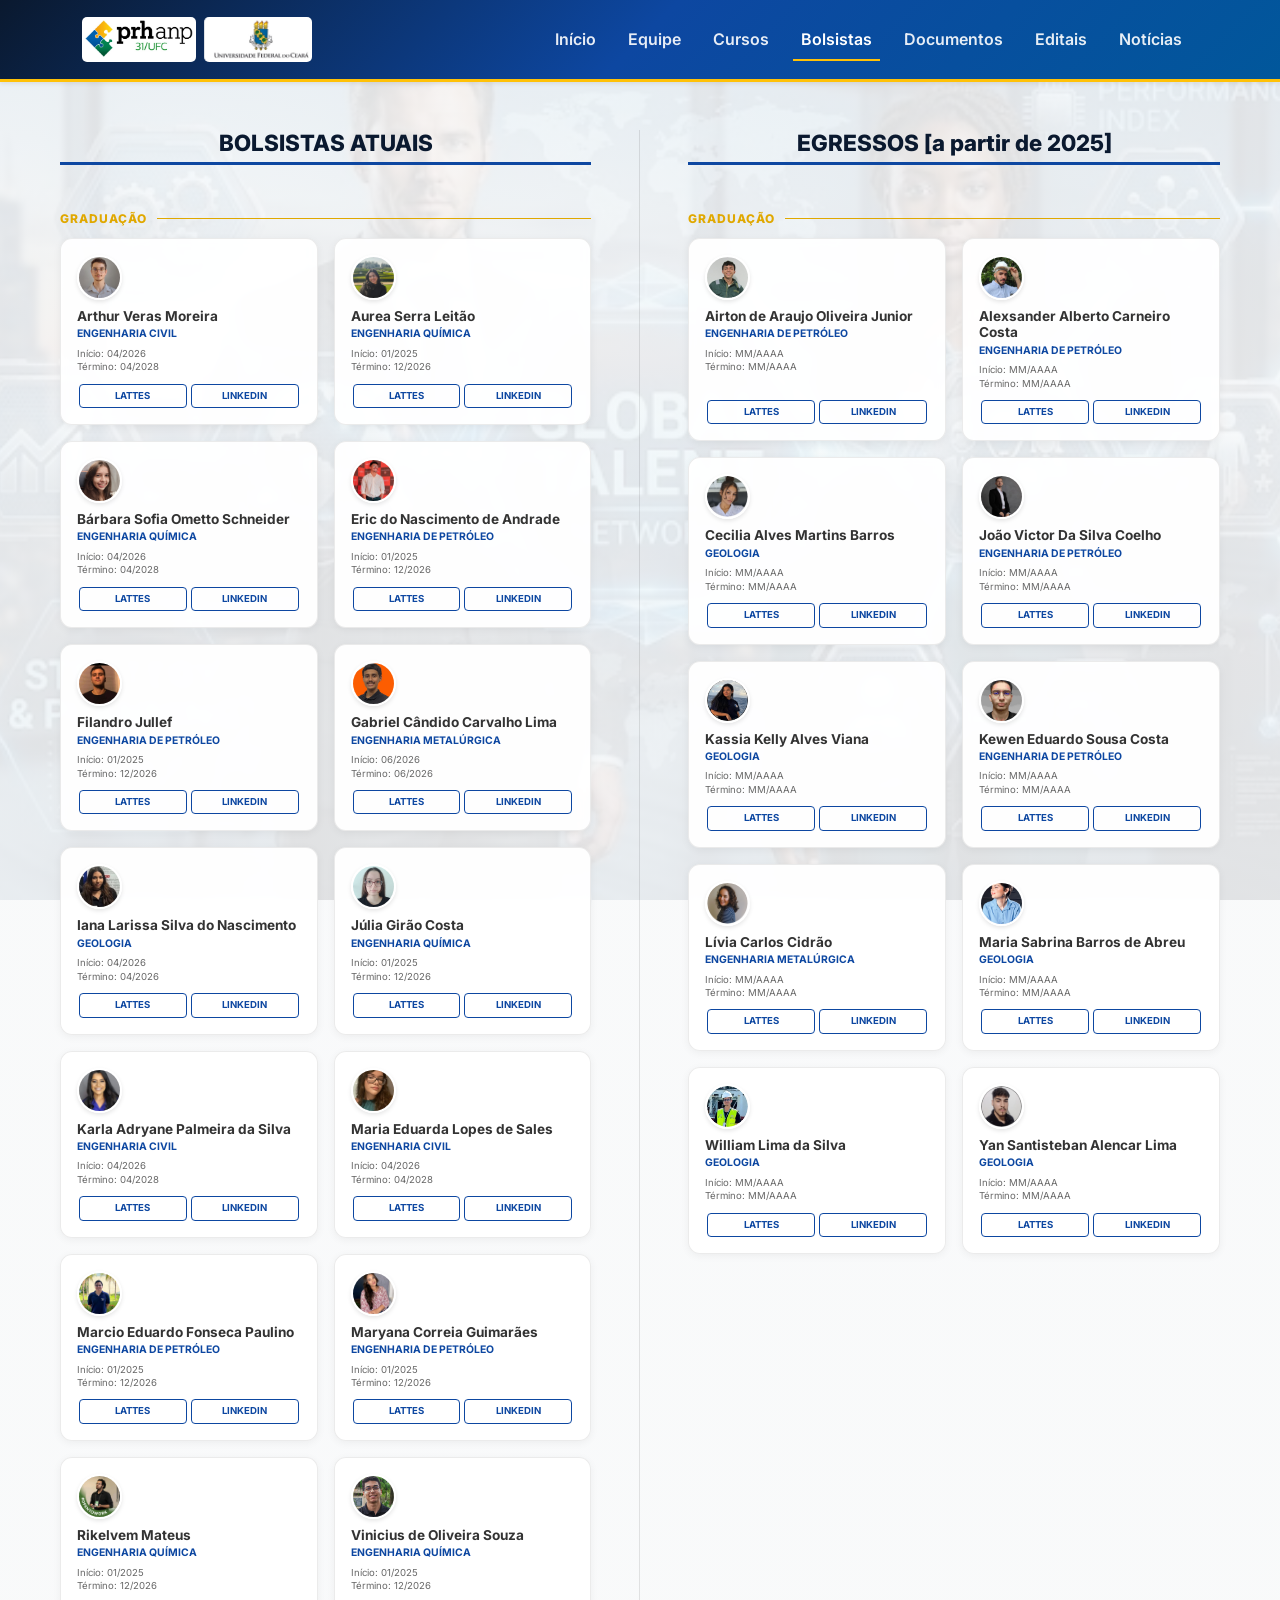
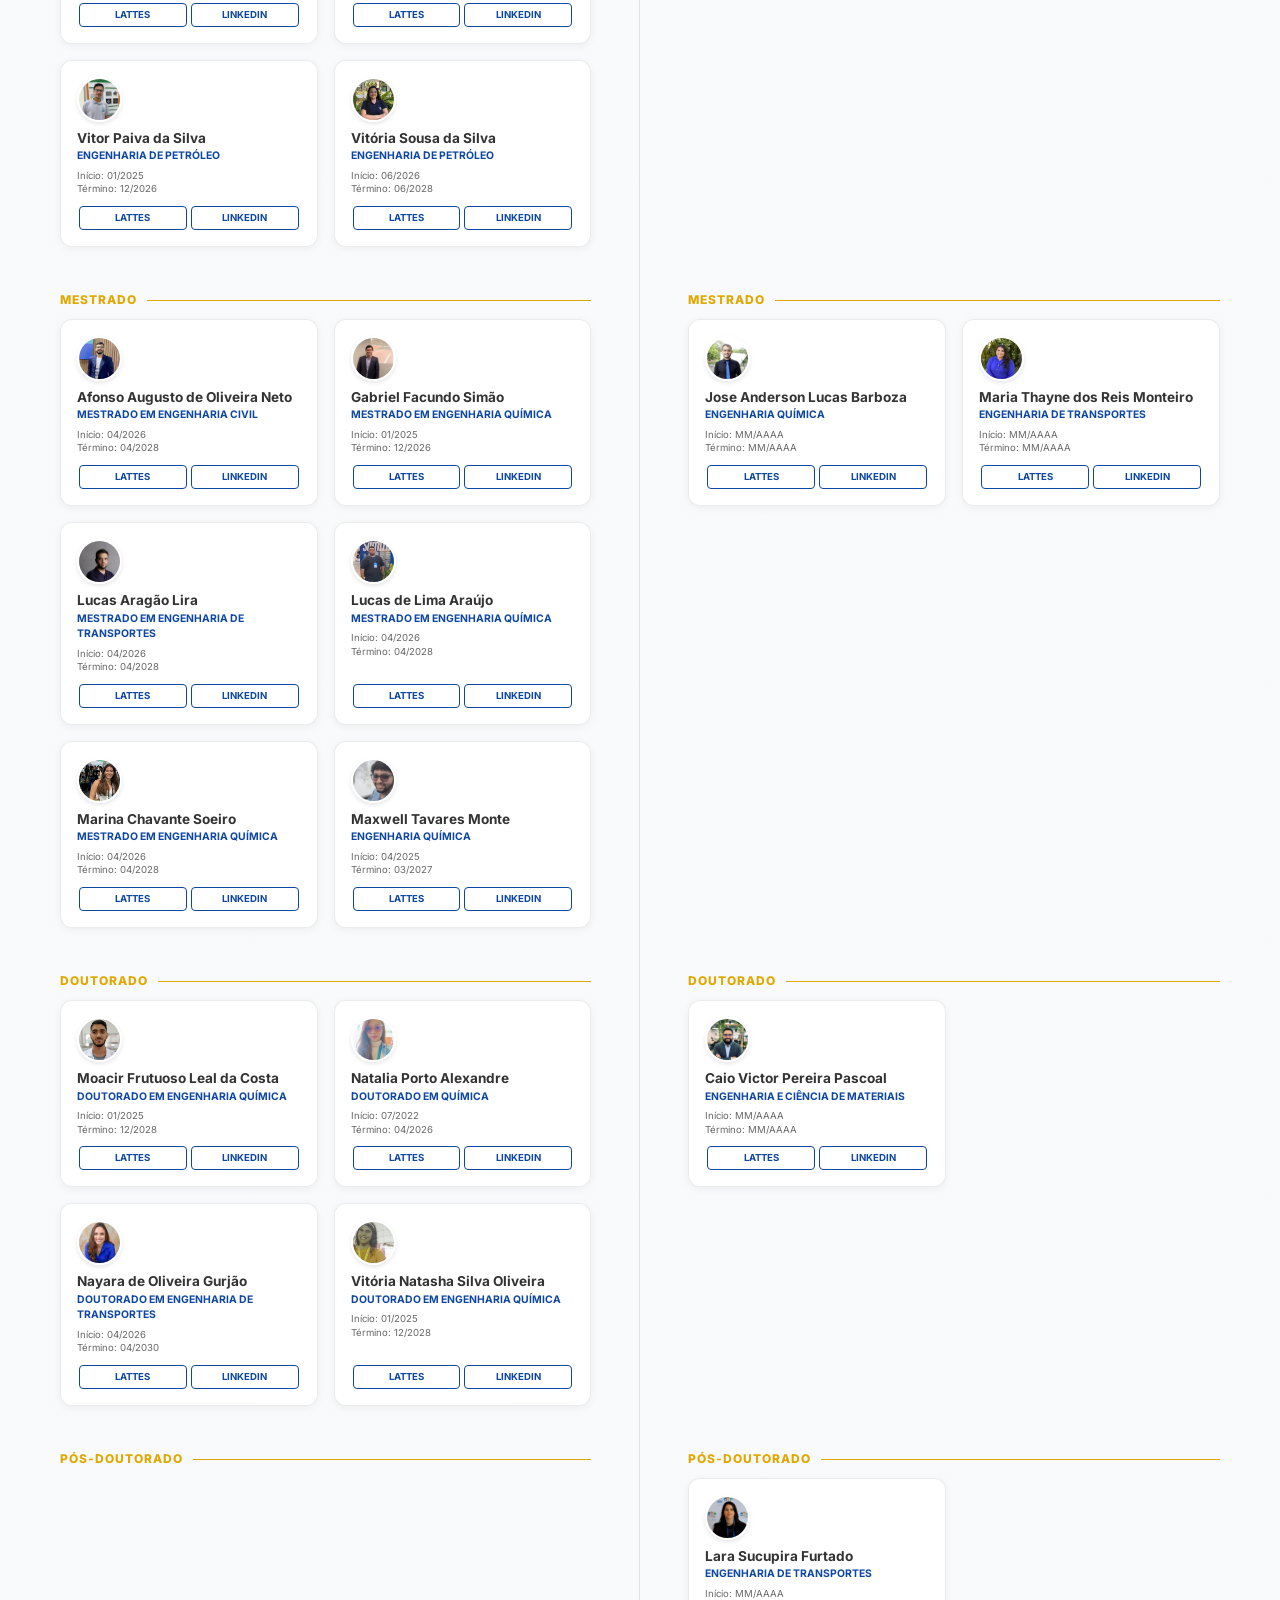
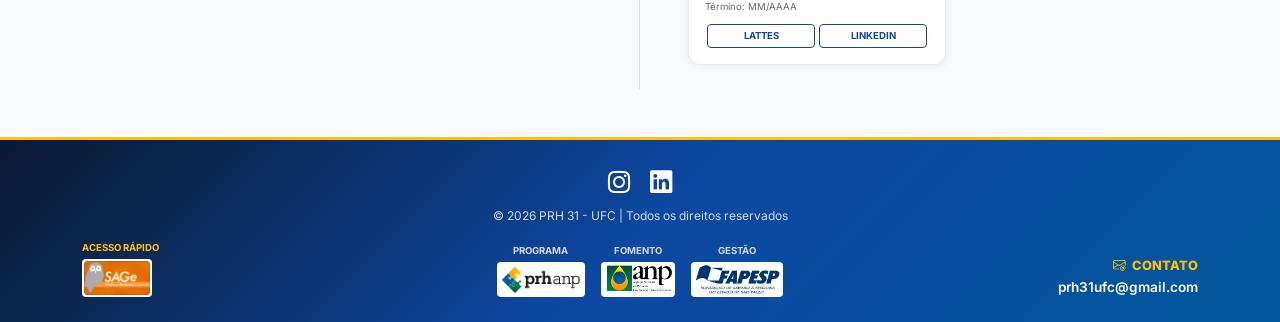
==== bolsistas.html @ acdbca5d "Update student card for Maria Thayne dos Reis Monteiro" ====
<!DOCTYPE html>
<html lang="pt-br">
<head>
  <meta charset="UTF-8">
  <meta name="viewport" content="width=device-width, initial-scale=1">
  <title>PRH 31 - UFC | Bolsistas</title>
  <link href="https://cdn.jsdelivr.net/npm/bootstrap@5.3.2/dist/css/bootstrap.min.css" rel="stylesheet">
  <link rel="stylesheet" href="https://cdn.jsdelivr.net/npm/bootstrap-icons@1.11.1/font/bootstrap-icons.css">
  <style>
    @import url('https://fonts.googleapis.com/css2?family=Inter:wght@400;600;800&display=swap');
    
    body {
      font-family: 'Inter', sans-serif;
      background: linear-gradient(rgba(248, 249, 250, 0.9), rgba(248, 249, 250, 0.9)), 
                  url('img/fundbol.jpeg') no-repeat center center fixed;
      background-size: cover;
    }

    /* NAVBAR PADRONIZADA */
    .navbar {
      background: linear-gradient(135deg, #0a192f 0%, #0d47a1 50%, #01579b 100%);
      border-bottom: 3px solid #ffc107;
      padding: 12px 0;
    }

    .navbar-brand img { 
      height: 45px; 
      background: #fff; 
      padding: 3px; 
      border-radius: 5px; 
      transition: 0.3s;
    }

    /* Efeito nas logos superiores */
    .navbar-brand a:hover img { transform: scale(1.05); box-shadow: 0 0 10px #ffc107; }

    .nav-link { 
      font-weight: 600; 
      color: rgba(255, 255, 255, 0.9) !important; 
      border-bottom: 2px solid transparent; 
      transition: 0.3s; 
      margin: 0 8px;
    }

    .nav-link:hover { color: #ffc107 !important; }

    .nav-link.active { 
      color: #fff !important; 
      border-bottom: 2px solid #ffc107 !important; 
    }

    .navbar-toggler { border-color: rgba(255,255,255,0.3); }
    .navbar-toggler-icon { filter: invert(1); }

    /* TÍTULOS E SUBSEÇÕES */
    .section-title { 
      border-bottom: 3px solid #0d47a1; 
      display: block; 
      padding-bottom: 5px; 
      margin-bottom: 25px; 
      font-weight: 800; 
      font-size: 1.4rem; 
      text-align: center;
      color: #0a192f;
    }
    
    .subsection-label { 
      font-size: 0.75rem; 
      font-weight: 800; 
      color: #e0a800; 
      text-transform: uppercase; 
      letter-spacing: 1px; 
      margin: 20px 0 10px 0; 
      display: flex; 
      align-items: center; 
    }
    .subsection-label::after { content: ""; flex: 1; height: 1px; background: #e0a800; margin-left: 10px; }
    
    /* CARDS DOS BOLSISTAS */
    .student-card { 
      border: 1px solid rgba(0,0,0,0.08); 
      border-radius: 12px; 
      background: rgba(255, 255, 255, 0.95); 
      box-shadow: 0 2px 8px rgba(0,0,0,0.05); 
      transition: 0.3s; 
      height: 100%; 
      display: flex; 
      flex-direction: column; 
      justify-content: space-between; 
      backdrop-filter: blur(5px); 
    }
    .student-card:hover { 
      transform: translateY(-3px); 
      box-shadow: 0 5px 15px rgba(0,0,0,0.1); 
      border-color: #ffc107; 
    }
    .student-img { width: 45px; height: 45px; border-radius: 50%; object-fit: cover; margin-bottom: 8px; border: 2px solid #fff; box-shadow: 0 2px 4px rgba(0,0,0,0.1); }
    .student-name { font-size: 0.85rem; font-weight: 700; margin-bottom: 2px; color: #333; line-height: 1.2; }
    .student-course { font-size: 0.65rem; color: #0d47a1; margin-bottom: 5px; font-weight: 700; text-transform: uppercase; }
    .student-dates { font-size: 0.6rem; color: #666; margin-bottom: 10px; line-height: 1.4; }
    
    .btn-social { 
      font-size: 0.6rem; 
      padding: 4px 2px; 
      border-radius: 4px; 
      font-weight: 700; 
      flex: 1; 
      margin: 0 2px; 
      display: flex; 
      align-items: center; 
      justify-content: center; 
      gap: 3px;
      transition: 0.3s;
      border: 1px solid #0d47a1;
      color: #0d47a1;
      text-transform: uppercase;
    }
    .btn-social:hover { background-color: #0d47a1; color: #fff; }
    
    /* RODAPÉ PADRONIZADO */
    footer { 
      background: linear-gradient(135deg, #0a192f 0%, #0d47a1 50%, #01579b 100%); 
      color: #fff; 
      padding: 25px 0; 
      margin-top: auto; 
      border-top: 3px solid #ffc107; 
    }

    .footer-logos img { height: 35px; background: #fff; padding: 3px; border-radius: 4px; transition: 0.3s; }

    /* Efeito de brilho nas logos do rodapé ao passar o mouse */
    .footer-logos a:hover img, .footer-sage a:hover img { transform: scale(1.05); box-shadow: 0 0 10px #ffc107; }

    .logo-label { font-size:.6rem; text-transform:uppercase; font-weight:700; margin-bottom:4px; display:block; color:rgba(255,255,255,0.8)}
    
    .contact-block { display: flex; flex-direction: column; align-items: flex-end; justify-content: center; }
    .contact-label { font-size: 0.8rem; text-transform: uppercase; font-weight: 800; margin-bottom: 2px; color: #ffc107; display: flex; align-items: center; gap: 6px; }
    .footer-email { font-size: 0.85rem; font-weight: 600; color: #fff; text-decoration: none; transition: 0.3s; }
    .footer-email:hover { color: #ffc107; }

    .social-icons a { color: #fff; font-size: 1.4rem; margin: 0 8px; transition: 0.3s; display: inline-block; }
    .social-icons a:hover { color: #ffc107 !important; transform: scale(1.2); }
    
    .vertical-divider { border-right: 1px solid rgba(0,0,0,0.1); }

    @media (max-width: 992px) { 
      /* No celular as colunas empilham; remove a linha vertical (cada nível agora tem a sua) */
      .vertical-divider { border-right: none; }
      .contact-block { align-items: center; margin-top: 15px; } 
      .navbar-brand img { height: 38px; }
    }
  </style>
</head>
<body class="d-flex flex-column min-vh-100">

<nav class="navbar navbar-expand-lg sticky-top shadow-sm">
  <div class="container">
    <div class="navbar-brand d-flex align-items-center">
      <a href="index.html"><img src="img/logo.jpeg" alt="Logo PRH"></a>
      <a href="https://www.ufc.br/" target="_blank"><img src="img/logo-ufc.jpeg" class="ms-2 border-start ps-2" alt="Logo UFC"></a>
    </div>
    
    <button class="navbar-toggler" type="button" data-bs-toggle="collapse" data-bs-target="#navbarNav">
      <span class="navbar-toggler-icon"></span>
    </button>

    <div class="collapse navbar-collapse" id="navbarNav">
      <ul class="navbar-nav ms-auto align-items-center">
        <li class="nav-item"><a class="nav-link" href="index.html">Início</a></li>
        <li class="nav-item"><a class="nav-link" href="equipe.html">Equipe</a></li>
        <li class="nav-item"><a class="nav-link" href="cursos.html">Cursos</a></li>
        <li class="nav-item"><a class="nav-link active" href="bolsistas.html">Bolsistas</a></li>
        <li class="nav-item"><a class="nav-link" href="documentos.html">Documentos</a></li>
        <li class="nav-item"><a class="nav-link" href="editais.html">Editais</a></li>
        <li class="nav-item"><a class="nav-link" href="noticias.html">Notícias</a></li>
      </ul>
    </div>
  </div>
</nav>

<main class="container-fluid px-4 py-5 flex-grow-1">

  <!-- ============ TÍTULOS ============ -->
  <div class="row">
    <div class="col-lg-6 vertical-divider px-lg-5">
      <h3 class="section-title">BOLSISTAS ATUAIS</h3>
    </div>
    <div class="col-lg-6 px-lg-5">
      <h3 class="section-title">EGRESSOS [a partir de 2025]</h3>
    </div>
  </div>

  <!-- ============ GRADUAÇÃO ============ -->
  <div class="row">

    <!-- ATUAIS: GRADUAÇÃO -->
    <div class="col-lg-6 vertical-divider px-lg-5">
      <div class="subsection-label">Graduação</div>
      <div class="row row-cols-1 row-cols-sm-2 g-3 mb-4">
        <div class="col"><div class="student-card p-3"><div><img src="./img/bol/avm.jpeg" class="student-img"><div class="student-name">Arthur Veras Moreira</div><div class="student-course">Engenharia Civil</div><div class="student-dates">Início: 04/2026<br>Término: 04/2028</div></div><div class="d-flex"><a href="http://lattes.cnpq.br/0002072981262126" target="_blank" class="btn btn-social">Lattes</a><a href="INATIVO" target="_blank" class="btn btn-social">LinkedIn</a></div></div></div>
        <div class="col"><div class="student-card p-3"><div><img src="./img/bol/asl.jpeg" class="student-img"><div class="student-name">Aurea Serra Leitão</div><div class="student-course">Engenharia Química</div><div class="student-dates">Início: 01/2025<br>Término: 12/2026</div></div><div class="d-flex"><a href="http://lattes.cnpq.br/9097386605686825" target="_blank" class="btn btn-social">Lattes</a><a href="https://www.linkedin.com/in/aurea-serra-leit%C3%A3o-40932a299" target="_blank" class="btn btn-social">LinkedIn</a></div></div></div>
        <div class="col"><div class="student-card p-3"><div><img src="./img/bol/bbo.jpeg" class="student-img"><div class="student-name">Bárbara Sofia Ometto Schneider</div><div class="student-course">Engenharia Química</div><div class="student-dates">Início: 04/2026<br>Término: 04/2028</div></div><div class="d-flex"><a href="http://lattes.cnpq.br/2430004113690234" target="_blank" class="btn btn-social">Lattes</a><a href="INATIVA" target="_blank" class="btn btn-social">LinkedIn</a></div></div></div>
        <div class="col"><div class="student-card p-3"><div><img src="./img/bol/en.jpeg" class="student-img"><div class="student-name">Eric do Nascimento de Andrade</div><div class="student-course">Engenharia de Petróleo</div><div class="student-dates">Início: 01/2025<br>Término: 12/2026</div></div><div class="d-flex"><a href="https://lattes.cnpq.br/5840905874982276" target="_blank" class="btn btn-social">Lattes</a><a href="https://www.linkedin.com/in/eric-nascimento-andrade-072b0b196" target="_blank" class="btn btn-social">LinkedIn</a></div></div></div>
        <div class="col"><div class="student-card p-3"><div><img src="./img/bol/fjapb.jpeg" class="student-img"><div class="student-name">Filandro Jullef</div><div class="student-course">Engenharia de Petróleo</div><div class="student-dates">Início: 01/2025<br>Término: 12/2026</div></div><div class="d-flex"><a href="http://lattes.cnpq.br/9767215817941236" target="_blank" class="btn btn-social">Lattes</a><a href="https://www.linkedin.com/in/filandro-jullef-2615582b3" target="_blank" class="btn btn-social">LinkedIn</a></div></div></div>
        <div class="col"><div class="student-card p-3"><div><img src="./img/bol/gcl.jpeg" class="student-img"><div class="student-name">Gabriel Cândido Carvalho Lima</div><div class="student-course">Engenharia Metalúrgica</div><div class="student-dates">Início: 06/2026<br>Término: 06/2026</div></div><div class="d-flex"><a href="https://lattes.cnpq.br/2060865869224457" target="_blank" class="btn btn-social">Lattes</a><a href="https://www.linkedin.com/in/gabriel-cândido-814835415" target="_blank" class="btn btn-social">LinkedIn</a></div></div></div>
        <div class="col"><div class="student-card p-3"><div><img src="./img/bol/iln.jpeg" class="student-img"><div class="student-name">Iana Larissa Silva do Nascimento</div><div class="student-course">Geologia</div><div class="student-dates">Início: 04/2026<br>Término: 04/2026</div></div><div class="d-flex"><a href="http://lattes.cnpq.br/8118806711658851" target="_blank" class="btn btn-social">Lattes</a><a href="https://www.linkedin.com/in/iana-larissa-6b9680432" target="_blank" class="btn btn-social">LinkedIn</a></div></div></div>
        <div class="col"><div class="student-card p-3"><div><img src="./img/bol/jgc.jpeg" class="student-img"><div class="student-name">Júlia Girão Costa</div><div class="student-course">Engenharia Química</div><div class="student-dates">Início: 01/2025<br>Término: 12/2026</div></div><div class="d-flex"><a href="http://lattes.cnpq.br/8933251762342425" target="_blank" class="btn btn-social">Lattes</a><a href="INATIVA" target="_blank" class="btn btn-social">LinkedIn</a></div></div></div>
        <div class="col"><div class="student-card p-3"><div><img src="./img/bol/kps.jpeg" class="student-img"><div class="student-name">Karla Adryane Palmeira da Silva</div><div class="student-course">Engenharia Civil</div><div class="student-dates">Início: 04/2026<br>Término: 04/2028</div></div><div class="d-flex"><a href="http://lattes.cnpq.br/9395751842016350" target="_blank" class="btn btn-social">Lattes</a><a href="https://www.linkedin.com/in/karla-adryane-palmeira-silva-222890171/" target="_blank" class="btn btn-social">LinkedIn</a></div></div></div>   
        <div class="col"><div class="student-card p-3"><div><img src="./img/bol/mels.jpeg" class="student-img"><div class="student-name">Maria Eduarda Lopes de Sales</div><div class="student-course">Engenharia Civil</div><div class="student-dates">Início: 04/2026<br>Término: 04/2028</div></div><div class="d-flex"><a href="http://lattes.cnpq.br/7443944176563627" target="_blank" class="btn btn-social">Lattes</a><a href="https://www.linkedin.com/in/iana-larissa-6b9680432" target="_blank" class="btn btn-social">LinkedIn</a></div></div></div>
        <div class="col"><div class="student-card p-3"><div><img src="./img/bol/mefp.jpeg" class="student-img"><div class="student-name">Marcio Eduardo Fonseca Paulino</div><div class="student-course">Engenharia de Petróleo</div><div class="student-dates">Início: 01/2025<br>Término: 12/2026</div></div><div class="d-flex"><a href="http://lattes.cnpq.br/0096967013491553" target="_blank" class="btn btn-social">Lattes</a><a href="https://www.linkedin.com/in/marcioeduardofonseca" target="_blank" class="btn btn-social">LinkedIn</a></div></div></div>
        <div class="col"><div class="student-card p-3"><div><img src="./img/bol/mcg.jpeg" class="student-img"><div class="student-name">Maryana Correia Guimarães</div><div class="student-course">Engenharia de Petróleo</div><div class="student-dates">Início: 01/2025<br>Término: 12/2026</div></div><div class="d-flex"><a href="https://lattes.cnpq.br/2224159398133622" target="_blank" class="btn btn-social">Lattes</a><a href="https://www.linkedin.com/in/maryanaguimarães" target="_blank" class="btn btn-social">LinkedIn</a></div></div></div>
        <div class="col"><div class="student-card p-3"><div><img src="./img/bol/frml.jpeg" class="student-img"><div class="student-name">Rikelvem Mateus</div><div class="student-course">Engenharia Química</div><div class="student-dates">Início: 01/2025<br>Término: 12/2026</div></div><div class="d-flex"><a href="https://lattes.cnpq.br/2003414649538694" target="_blank" class="btn btn-social">Lattes</a><a href="https://www.linkedin.com/in/rikelvem-mateus-53965a203" target="_blank" class="btn btn-social">LinkedIn</a></div></div></div>
        <div class="col"><div class="student-card p-3"><div><img src="./img/bol/vo.jpeg" class="student-img"><div class="student-name">Vinicius de Oliveira Souza</div><div class="student-course">Engenharia Química</div><div class="student-dates">Início: 01/2025<br>Término: 12/2026</div></div><div class="d-flex"><a href="https://lattes.cnpq.br/7487153381908930" target="_blank" class="btn btn-social">Lattes</a><a href="http://www.linkedin.com/in/vinicius-oliveira-360b1b3aa" target="_blank" class="btn btn-social">LinkedIn</a></div></div></div>
        <div class="col"><div class="student-card p-3"><div><img src="./img/bol/vps.jpeg" class="student-img"><div class="student-name">Vitor Paiva da Silva</div><div class="student-course">Engenharia de Petróleo</div><div class="student-dates">Início: 01/2025<br>Término: 12/2026</div></div><div class="d-flex"><a href="https://lattes.cnpq.br/0234906244524294" target="_blank" class="btn btn-social">Lattes</a><a href="https://www.linkedin.com/in/vitor-paiva-b391a9212" target="_blank" class="btn btn-social">LinkedIn</a></div></div></div>
        <div class="col"><div class="student-card p-3"><div><img src="./img/bol/vss.jpeg" class="student-img"><div class="student-name">Vitória Sousa da Silva</div><div class="student-course">Engenharia de Petróleo</div><div class="student-dates">Início: 06/2026<br>Término: 06/2028</div></div><div class="d-flex"><a href="http://lattes.cnpq.br/1110983473471511" target="_blank" class="btn btn-social">Lattes</a><a href="https://www.linkedin.com/in/vitória-sousa-1b1556248" target="_blank" class="btn btn-social">LinkedIn</a></div></div></div>
      </div>
    </div>

    <!-- EGRESSOS: GRADUAÇÃO -->
    <div class="col-lg-6 px-lg-5">
      <div class="subsection-label">Graduação</div>
      <div class="row row-cols-1 row-cols-sm-2 g-3 mb-4">
        <div class="col"><div class="student-card p-3"><div><img src="./img/bol/aaoj.jpeg" class="student-img"><div class="student-name">Airton de Araujo Oliveira Junior</div><div class="student-course">Engenharia de Petróleo</div><div class="student-dates">Início: MM/AAAA<br>Término: MM/AAAA</div></div><div class="d-flex"><a href="http://lattes.cnpq.br/5160004529086947" target="_blank" class="btn btn-social">Lattes</a><a href="INATIVO" target="_blank" class="btn btn-social">LinkedIn</a></div></div></div>
        <div class="col"><div class="student-card p-3"><div><img src="./img/bol/acc.jpeg" class="student-img"><div class="student-name">Alexsander Alberto Carneiro Costa</div><div class="student-course">Engenharia de Petróleo</div><div class="student-dates">Início: MM/AAAA<br>Término: MM/AAAA</div></div><div class="d-flex"><a href="http://lattes.cnpq.br/8937772883863430" target="_blank" class="btn btn-social">Lattes</a><a href="INATIVO" target="_blank" class="btn btn-social">LinkedIn</a></div></div></div>
        <div class="col"><div class="student-card p-3"><div><img src="./img/bol/camb.jpeg" class="student-img"><div class="student-name">Cecilia Alves Martins Barros</div><div class="student-course">Geologia</div><div class="student-dates">Início: MM/AAAA<br>Término: MM/AAAA</div></div><div class="d-flex"><a href="http://lattes.cnpq.br/1327481476244579" target="_blank" class="btn btn-social">Lattes</a><a href="https://www.linkedin.com/in/cecília-barros-8b1ba7271" target="_blank" class="btn btn-social">LinkedIn</a></div></div></div>
        <div class="col"><div class="student-card p-3"><div><img src="./img/bol/jvc.jpeg" class="student-img"><div class="student-name">João Victor Da Silva Coelho</div><div class="student-course">Engenharia de Petróleo</div><div class="student-dates">Início: MM/AAAA<br>Término: MM/AAAA</div></div><div class="d-flex"><a href="INATIVO" target="_blank" class="btn btn-social">Lattes</a><a href="https://www.linkedin.com/in/joao-victor-coelho1" target="_blank" class="btn btn-social">LinkedIn</a></div></div></div>
        <div class="col"><div class="student-card p-3"><div><img src="./img/bol/kkv.jpeg" class="student-img"><div class="student-name">Kassia Kelly Alves Viana</div><div class="student-course">Geologia</div><div class="student-dates">Início: MM/AAAA<br>Término: MM/AAAA</div></div><div class="d-flex"><a href="http://lattes.cnpq.br/3679284166317430" target="_blank" class="btn btn-social">Lattes</a><a href="https://www.linkedin.com/in/kassia-viana-geo" target="_blank" class="btn btn-social">LinkedIn</a></div></div></div>
        <div class="col"><div class="student-card p-3"><div><img src="./img/bol/kec.jpeg" class="student-img"><div class="student-name">Kewen Eduardo Sousa Costa</div><div class="student-course">Engenharia de Petróleo</div><div class="student-dates">Início: MM/AAAA<br>Término: MM/AAAA</div></div><div class="d-flex"><a href="http://lattes.cnpq.br/8689059064163999" target="_blank" class="btn btn-social">Lattes</a><a href="INATIVO" target="_blank" class="btn btn-social">LinkedIn</a></div></div></div>
        <div class="col"><div class="student-card p-3"><div><img src="./img/bol/lcc.jpeg" class="student-img"><div class="student-name">Lívia Carlos Cidrão</div><div class="student-course">Engenharia Metalúrgica</div><div class="student-dates">Início: MM/AAAA<br>Término: MM/AAAA</div></div><div class="d-flex"><a href="http://lattes.cnpq.br/9006760242834197" target="_blank" class="btn btn-social">Lattes</a><a href="https://www.linkedin.com/in/livia-cidrao" target="_blank" class="btn btn-social">LinkedIn</a></div></div></div>
        <div class="col"><div class="student-card p-3"><div><img src="./img/bol/msa.jpeg" class="student-img"><div class="student-name">Maria Sabrina Barros de Abreu</div><div class="student-course">Geologia</div><div class="student-dates">Início: MM/AAAA<br>Término: MM/AAAA</div></div><div class="d-flex"><a href="http://lattes.cnpq.br/8908432851978266" target="_blank" class="btn btn-social">Lattes</a><a href="INATIVA" target="_blank" class="btn btn-social">LinkedIn</a></div></div></div>
        <div class="col"><div class="student-card p-3"><div><img src="./img/bol/wls.jpeg" class="student-img"><div class="student-name">William Lima da Silva</div><div class="student-course">Geologia</div><div class="student-dates">Início: MM/AAAA<br>Término: MM/AAAA</div></div><div class="d-flex"><a href="http://lattes.cnpq.br/7482060489069744" target="_blank" class="btn btn-social">Lattes</a><a href="INATIVO" target="_blank" class="btn btn-social">LinkedIn</a></div></div></div>
        <div class="col"><div class="student-card p-3"><div><img src="./img/bol/ysl.jpeg" class="student-img"><div class="student-name">Yan Santisteban Alencar Lima</div><div class="student-course">Geologia</div><div class="student-dates">Início: MM/AAAA<br>Término: MM/AAAA</div></div><div class="d-flex"><a href="http://lattes.cnpq.br/5306306590310304" target="_blank" class="btn btn-social">Lattes</a><a href="INATIVO" target="_blank" class="btn btn-social">LinkedIn</a></div></div></div>
      </div>
    </div>

  </div>

  <!-- ============ MESTRADO ============ -->
  <div class="row">

    <!-- ATUAIS: MESTRADO -->
    <div class="col-lg-6 vertical-divider px-lg-5">
      <div class="subsection-label">Mestrado</div>
      <div class="row row-cols-1 row-cols-sm-2 g-3 mb-4">
        <div class="col"><div class="student-card p-3"><div><img src="./img/bol/aao.jpeg" class="student-img"><div class="student-name">Afonso Augusto de Oliveira Neto</div><div class="student-course">Mestrado em Engenharia Civil</div><div class="student-dates">Início: 04/2026<br>Término: 04/2028</div></div><div class="d-flex"><a href="http://lattes.cnpq.br/9156501489278313" target="_blank" class="btn btn-social">Lattes</a><a href="https://www.linkedin.com/in/afonso-augusto" target="_blank" class="btn btn-social">LinkedIn</a></div></div></div>
        <div class="col"><div class="student-card p-3"><div><img src="./img/bol/gf.jpeg" class="student-img"><div class="student-name">Gabriel Facundo Simão</div><div class="student-course">Mestrado em Engenharia Química</div><div class="student-dates">Início: 01/2025<br>Término: 12/2026</div></div><div class="d-flex"><a href="http://lattes.cnpq.br/3047920951175737" target="_blank" class="btn btn-social">Lattes</a><a href="https://www.linkedin.com/in/gabriel-simao" target="_blank" class="btn btn-social">LinkedIn</a></div></div></div>
        <div class="col"><div class="student-card p-3"><div><img src="./img/bol/lal.jpeg" class="student-img"><div class="student-name">Lucas Aragão Lira</div><div class="student-course">Mestrado em Engenharia de Transportes</div><div class="student-dates">Início: 04/2026<br>Término: 04/2028</div></div><div class="d-flex"><a href="http://lattes.cnpq.br/1282890541885490" target="_blank" class="btn btn-social">Lattes</a><a href="https://www.linkedin.com/in/lucas-arag%C3%A3o-lira-55b552403" target="_blank" class="btn btn-social">LinkedIn</a></div></div></div>
        <div class="col"><div class="student-card p-3"><div><img src="./img/bol/lla.jpeg" class="student-img"><div class="student-name">Lucas de Lima Araújo</div><div class="student-course">Mestrado em Engenharia Química</div><div class="student-dates">Início: 04/2026<br>Término: 04/2028</div></div><div class="d-flex"><a href="https://lattes.cnpq.br/6766855569818327" target="_blank" class="btn btn-social">Lattes</a><a href="https://www.linkedin.com/in/lucas-araújo-8b4649307" target="_blank" class="btn btn-social">LinkedIn</a></div></div></div>
        <div class="col"><div class="student-card p-3"><div><img src="./img/bol/mcs.jpeg" class="student-img"><div class="student-name">Marina Chavante Soeiro</div><div class="student-course">Mestrado em Engenharia Química</div><div class="student-dates">Início: 04/2026<br>Término: 04/2028</div></div><div class="d-flex"><a href="http://lattes.cnpq.br/9788013132380685" target="_blank" class="btn btn-social">Lattes</a><a href="https://www.linkedin.com/in/marina-chavante" target="_blank" class="btn btn-social">LinkedIn</a></div></div></div>
        <div class="col"><div class="student-card p-3"><div><img src="./img/bol/mtm.jpeg" class="student-img"><div class="student-name">Maxwell Tavares Monte</div><div class="student-course">Engenharia Química</div><div class="student-dates">Início: 04/2025<br>Término: 03/2027</div></div><div class="d-flex"><a href="https://lattes.cnpq.br/0546581363239452" target="_blank" class="btn btn-social">Lattes</a><a href="https://www.linkedin.com/in/maxwell-tavares-monte-088b62206" target="_blank" class="btn btn-social">LinkedIn</a></div></div></div>
              </div>
    </div>

    <!-- EGRESSOS: MESTRADO -->
    <div class="col-lg-6 px-lg-5">
      <div class="subsection-label">Mestrado</div>
      <div class="row row-cols-1 row-cols-sm-2 g-3 mb-4">
        <div class="col"><div class="student-card p-3"><div><img src="./img/bol/jab.jpeg" class="student-img"><div class="student-name">Jose Anderson Lucas Barboza</div><div class="student-course">Engenharia Química</div><div class="student-dates">Início: MM/AAAA<br>Término: MM/AAAA</div></div><div class="d-flex"><a href="http://lattes.cnpq.br/0099563283560875" target="_blank" class="btn btn-social">Lattes</a><a href="https://www.linkedin.com/in/anderson-barboza-980115197" target="_blank" class="btn btn-social">LinkedIn</a></div></div></div>
        <div class="col"><div class="student-card p-3"><div><img src="./img/bol/mtr.jpeg" class="student-img"><div class="student-name">Maria Thayne dos Reis Monteiro</div><div class="student-course">Engenharia de Transportes</div><div class="student-dates">Início: MM/AAAA<br>Término: MM/AAAA</div></div><div class="d-flex"><a href="http://lattes.cnpq.br/1996613508948436" target="_blank" class="btn btn-social">Lattes</a><a href="INATIVA" target="_blank" class="btn btn-social">LinkedIn</a></div></div></div>
      </div>
    </div>

  </div>

  <!-- ============ DOUTORADO ============ -->
  <div class="row">

    <!-- ATUAIS: DOUTORADO -->
    <div class="col-lg-6 vertical-divider px-lg-5">
      <div class="subsection-label">Doutorado</div>
      <div class="row row-cols-1 row-cols-sm-2 g-3 mb-4">
        <div class="col"><div class="student-card p-3"><div><img src="./img/bol/mflc.jpeg" class="student-img"><div class="student-name">Moacir Frutuoso Leal da Costa</div><div class="student-course">Doutorado em Engenharia Química</div><div class="student-dates">Início: 01/2025<br>Término: 12/2028</div></div><div class="d-flex"><a href="https://lattes.cnpq.br/5147738945256583" target="_blank" class="btn btn-social">Lattes</a><a href="https://www.linkedin.com/in/moacir-costa-0ba094133" target="_blank" class="btn btn-social">LinkedIn</a></div></div></div>
        <div class="col"><div class="student-card p-3"><div><img src="./img/bol/np.jpeg" class="student-img"><div class="student-name">Natalia Porto Alexandre</div><div class="student-course">Doutorado em Química</div><div class="student-dates">Início: 07/2022<br>Término: 04/2026</div></div><div class="d-flex"><a href="http://lattes.cnpq.br/6562079455551921" target="_blank" class="btn btn-social">Lattes</a><a href="https://www.linkedin.com/in/nataliapalexandre170894" target="_blank" class="btn btn-social">LinkedIn</a></div></div></div>
        <div class="col"><div class="student-card p-3"><div><img src="./img/bol/nog.jpeg" class="student-img"><div class="student-name">Nayara de Oliveira Gurjão</div><div class="student-course">Doutorado em Engenharia de Transportes</div><div class="student-dates">Início: 04/2026<br>Término: 04/2030</div></div><div class="d-flex"><a href="http://lattes.cnpq.br/9799743848364162" target="_blank" class="btn btn-social">Lattes</a><a href="https://www.linkedin.com/in/nayara-gurjão-baa855105" target="_blank" class="btn btn-social">LinkedIn</a></div></div></div>
        <div class="col"><div class="student-card p-3"><div><img src="./img/bol/vnso.jpeg" class="student-img"><div class="student-name">Vitória Natasha Silva Oliveira</div><div class="student-course">Doutorado em Engenharia Química</div><div class="student-dates">Início: 01/2025<br>Término: 12/2028</div></div><div class="d-flex"><a href="http://lattes.cnpq.br/5023577209472434" target="_blank" class="btn btn-social">Lattes</a><a href="https://www.linkedin.com/in/vitoria26430" target="_blank" class="btn btn-social">LinkedIn</a></div></div></div>
      </div>
    </div>

    <!-- EGRESSOS: DOUTORADO -->
    <div class="col-lg-6 px-lg-5">
      <div class="subsection-label">Doutorado</div>
      <div class="row row-cols-1 row-cols-sm-2 g-3 mb-4">
        <div class="col"><div class="student-card p-3"><div><img src="./img/bol/cvp.jpeg" class="student-img"><div class="student-name">Caio Victor Pereira Pascoal</div><div class="student-course">Engenharia e Ciência de Materiais</div><div class="student-dates">Início: MM/AAAA<br>Término: MM/AAAA</div></div><div class="d-flex"><a href="http://lattes.cnpq.br/0939548181358631" target="_blank" class="btn btn-social">Lattes</a><a href="https://www.linkedin.com/in/caiovppascoal" target="_blank" class="btn btn-social">LinkedIn</a></div></div></div>
      </div>
    </div>

  </div>

  <!-- ============ PÓS-DOUTORADO ============ -->
  <div class="row">

    <!-- ATUAIS: PÓS-DOUTORADO (vazio: cole o card aqui dentro quando entrar alguém) -->
    <div class="col-lg-6 vertical-divider px-lg-5">
      <div class="subsection-label">Pós-doutorado</div>
      <div class="row row-cols-1 row-cols-sm-2 g-3 mb-4">
        <!-- MODELO DE CARD (copie sem este comentário e preencha):

        <div class="col"><div class="student-card p-3"><div><img src="./img/bol/XXX.jpeg" class="student-img" alt="Nome"><div class="student-name">Nome Completo</div><div class="student-course">Curso</div><div class="student-dates">Início: MM/AAAA<br>Término: MM/AAAA</div></div><div class="d-flex"><a href="LINK_LATTES" target="_blank" class="btn btn-social">Lattes</a><a href="LINK_LINKEDIN" target="_blank" class="btn btn-social">LinkedIn</a></div></div></div>

        -->
      </div>
    </div>

    <!-- EGRESSOS: PÓS-DOUTORADO -->
    <div class="col-lg-6 px-lg-5">
      <div class="subsection-label">Pós-doutorado</div>
      <div class="row row-cols-1 row-cols-sm-2 g-3 mb-4">
        <div class="col"><div class="student-card p-3"><div><img src="./img/bol/lf.jpeg" class="student-img" alt="Lara Sucupira Furtado"><div class="student-name">Lara Sucupira Furtado</div><div class="student-course">Engenharia de Transportes</div><div class="student-dates">Início: MM/AAAA<br>Término: MM/AAAA</div></div><div class="d-flex"><a href="http://lattes.cnpq.br/0331861615204521" target="_blank" rel="noopener noreferrer" class="btn btn-social">Lattes</a><a href="https://www.linkedin.com/in/lara-furtado-b57b0910b" target="_blank" rel="noopener noreferrer" class="btn btn-social">LinkedIn</a></div></div></div>
      </div>
    </div>

  </div>

</main>

<footer class="text-center">
  <div class="container">
    <div class="social-icons mb-2">
      <a href="https://www.instagram.com/prh31.ufc.anp/" target="_blank"><i class="bi bi-instagram"></i></a>
      <a href="https://www.linkedin.com/in/prh31ufc/" target="_blank"><i class="bi bi-linkedin"></i></a>
    </div>
    <p class="mb-3 small" style="font-size: 0.75rem; opacity: 0.8;">© 2026 PRH 31 - UFC | Todos os direitos reservados</p>
    
    <div class="row align-items-end">
      <div class="col-md-3 text-start mb-3 mb-md-0 footer-sage">
        <span class="logo-label" style="color:#ffc107">Acesso Rápido</span>
        <a href="https://sage.fapesp.br/SAGe_WEB/processManagement.do" target="_blank">
          <img src="img/sage.jpeg" style="height:38px;border-radius:4px;background:#fff;padding:2px">
        </a>
      </div>

      <div class="col-md-6">
        <div class="row justify-content-center g-3 footer-logos">
          <div class="col-auto">
            <span class="logo-label">Programa</span>
            <a href="https://www.gov.br/anp/pt-br/assuntos/tecnologia-meio-ambiente/prh-anp-programa-de-formacao-de-recursos-humanos" target="_blank"><img src="img/logo-prh-anp.jpeg"></a>
          </div>
          <div class="col-auto">
            <span class="logo-label">Fomento</span>
            <a href="https://www.gov.br/anp/pt-br" target="_blank"><img src="img/logo-anp.jpeg"></a>
          </div>
          <div class="col-auto">
            <span class="logo-label">Gestão</span>
            <a href="https://fapesp.br/" target="_blank"><img src="img/logo-fapesp.jpeg"></a>
          </div>
        </div>
      </div>

      <div class="col-md-3 mb-2 mb-md-0 contact-block">
        <span class="contact-label"><i class="bi bi-envelope-at"></i> CONTATO</span>
        <a href="mailto:prh31ufc@gmail.com" class="footer-email">prh31ufc@gmail.com</a>
      </div>
    </div>
  </div>
</footer>

<script src="https://cdn.jsdelivr.net/npm/bootstrap@5.3.2/dist/js/bootstrap.bundle.min.js"></script>
</body>
</html>
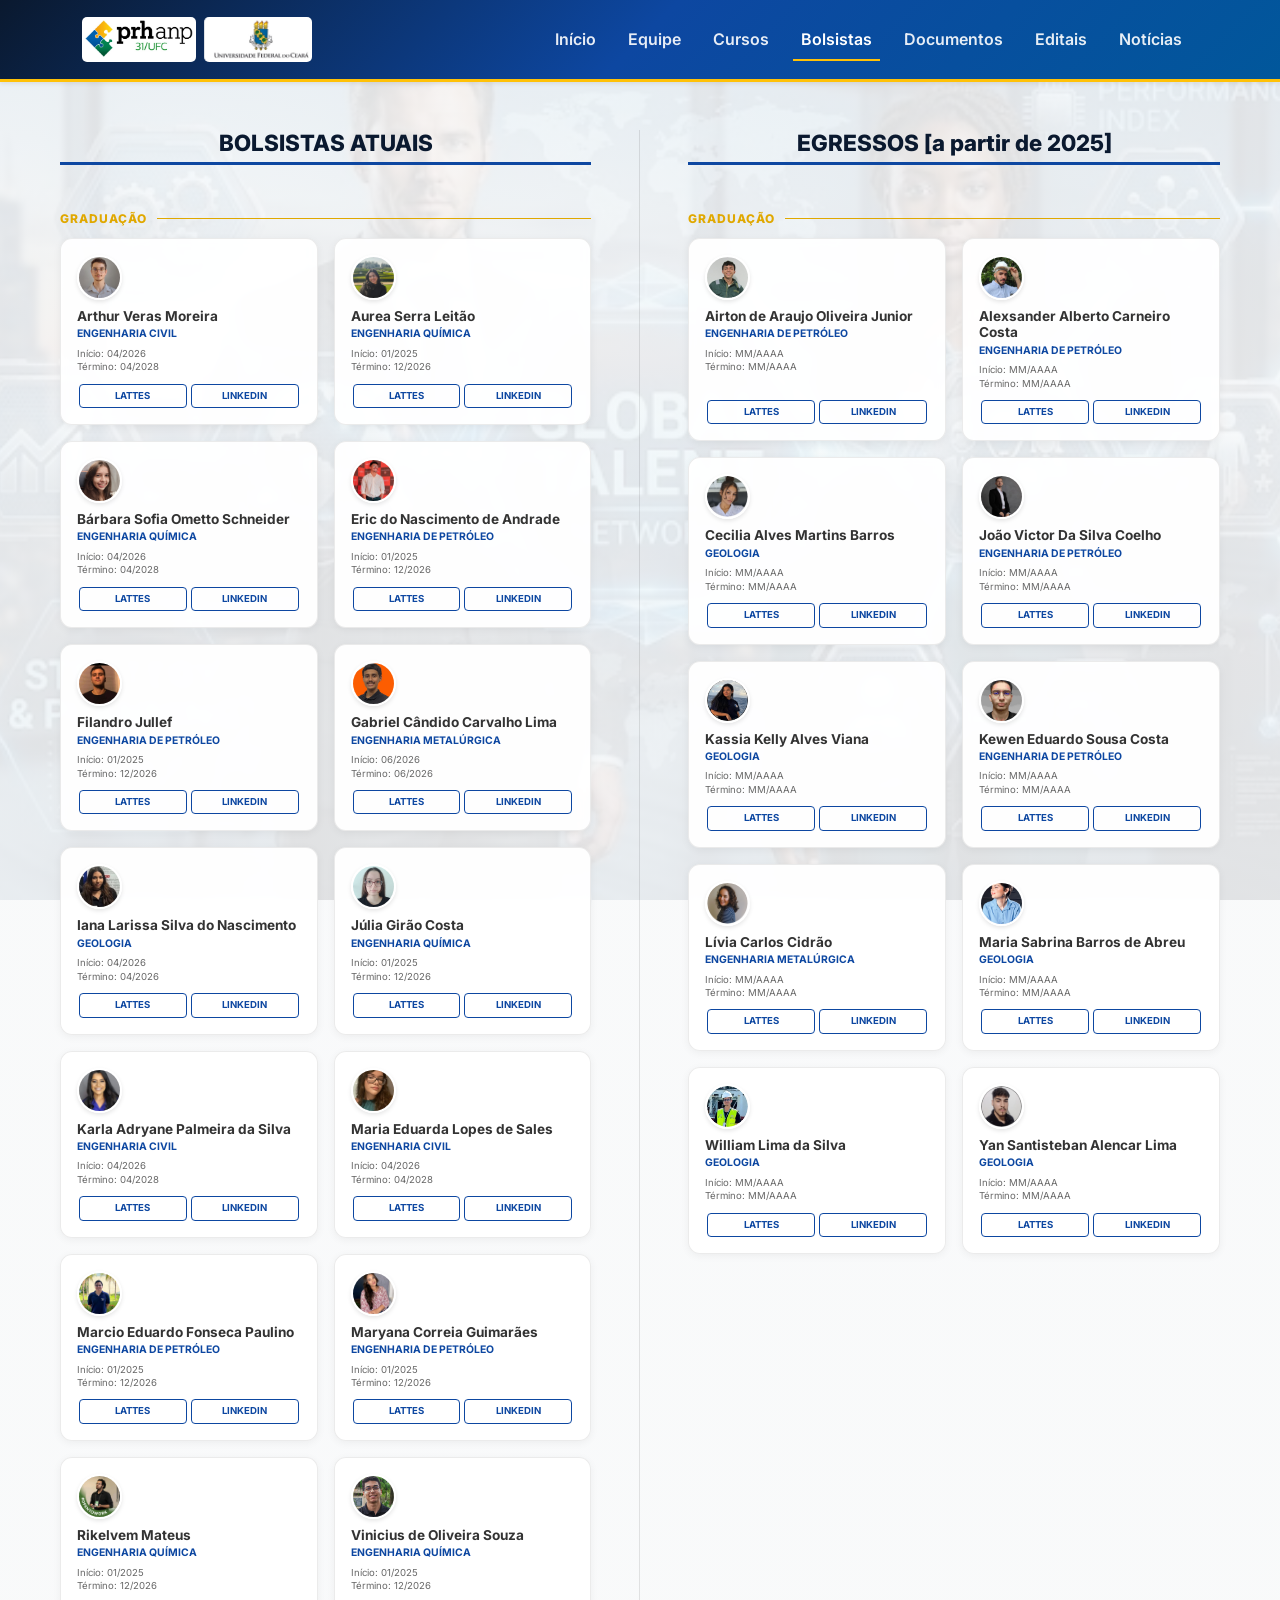
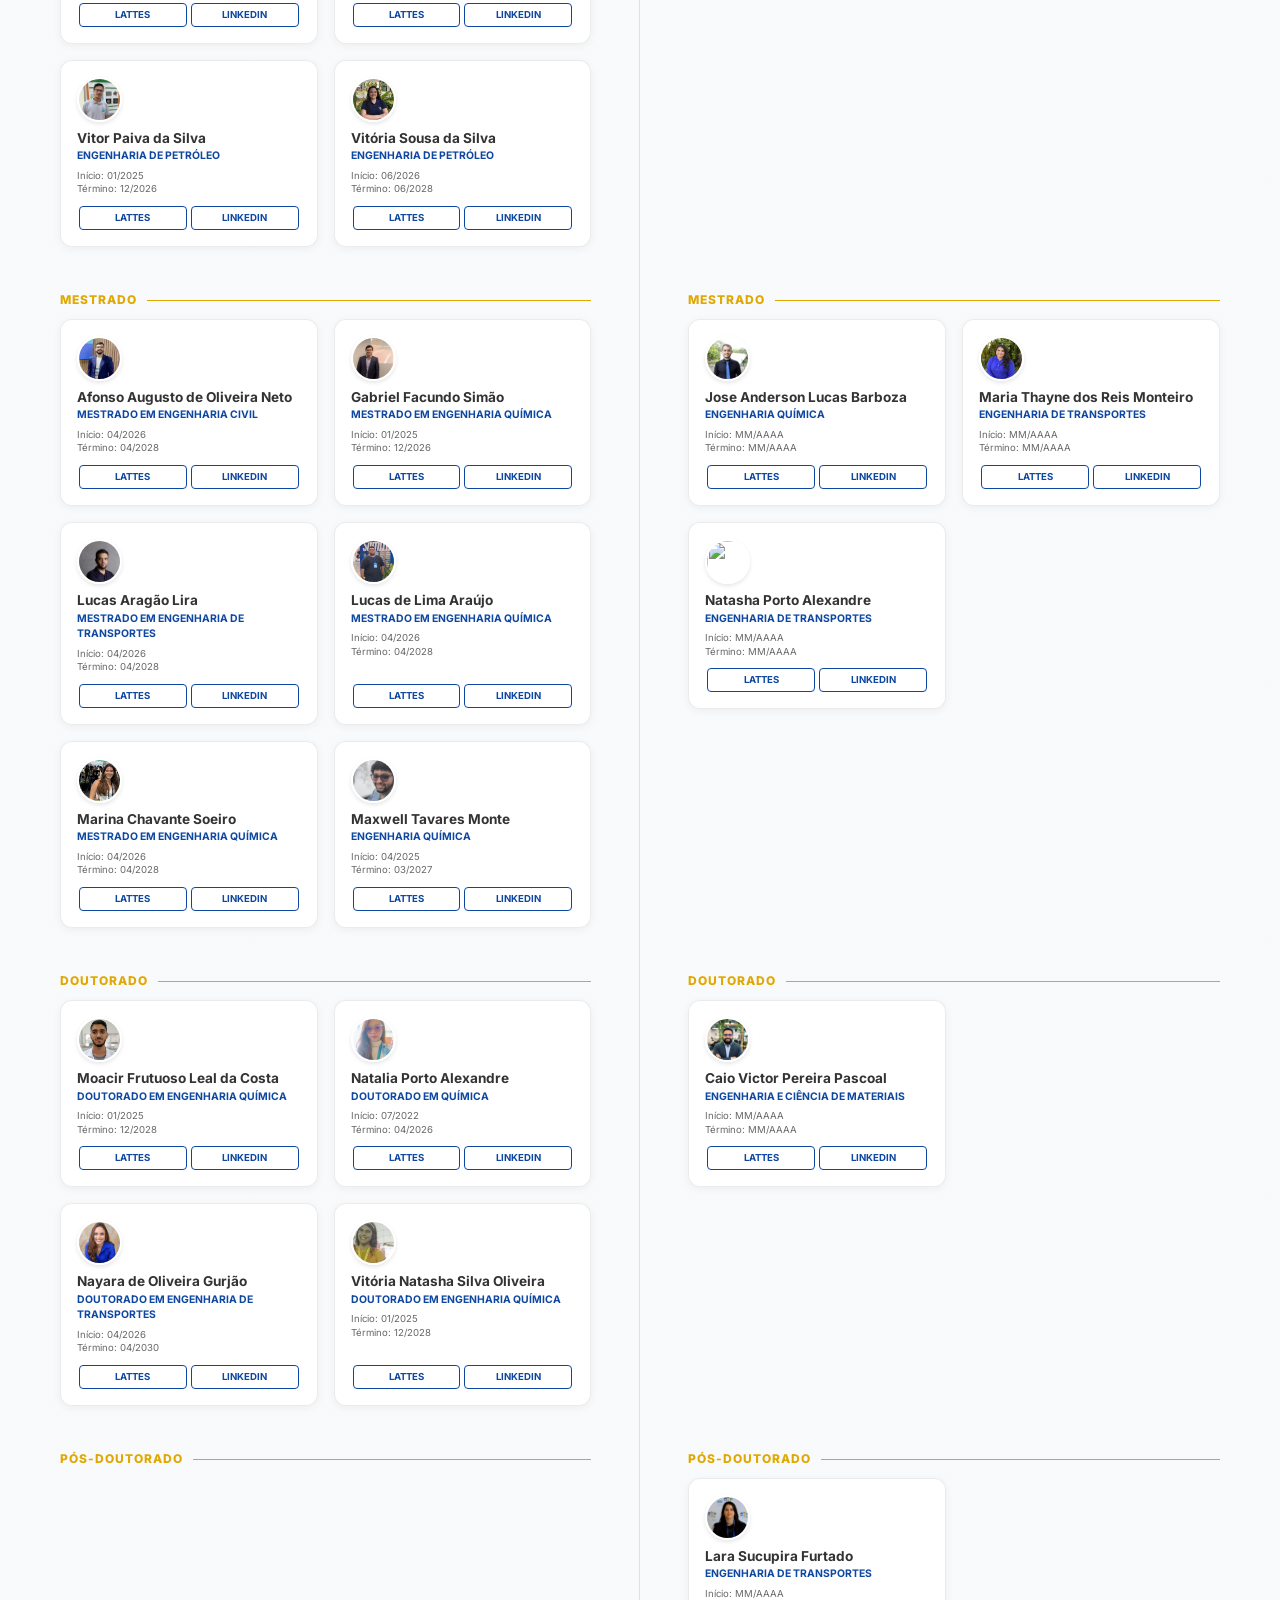
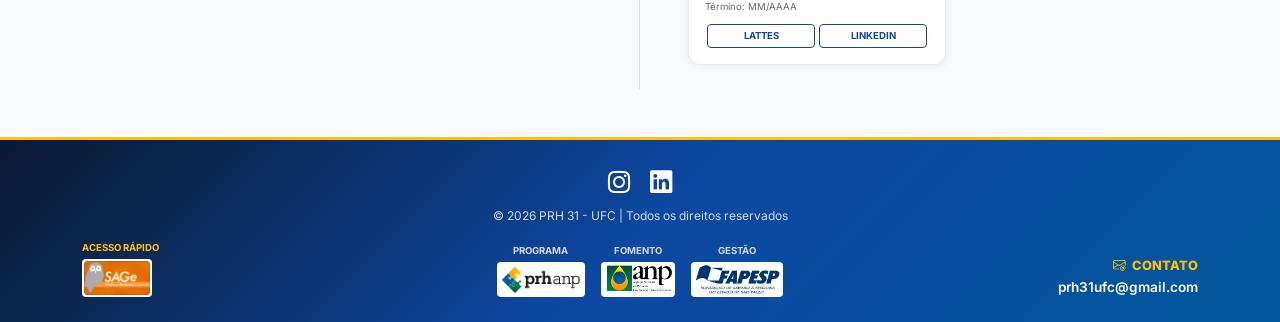
==== commit 234b604b: "Add Natasha Porto Alexandre to student list" ====
--- a/bolsistas.html
+++ b/bolsistas.html
@@ -257,6 +257,8 @@
       <div class="row row-cols-1 row-cols-sm-2 g-3 mb-4">
         <div class="col"><div class="student-card p-3"><div><img src="./img/bol/jab.jpeg" class="student-img"><div class="student-name">Jose Anderson Lucas Barboza</div><div class="student-course">Engenharia Química</div><div class="student-dates">Início: MM/AAAA<br>Término: MM/AAAA</div></div><div class="d-flex"><a href="http://lattes.cnpq.br/0099563283560875" target="_blank" class="btn btn-social">Lattes</a><a href="https://www.linkedin.com/in/anderson-barboza-980115197" target="_blank" class="btn btn-social">LinkedIn</a></div></div></div>
         <div class="col"><div class="student-card p-3"><div><img src="./img/bol/mtr.jpeg" class="student-img"><div class="student-name">Maria Thayne dos Reis Monteiro</div><div class="student-course">Engenharia de Transportes</div><div class="student-dates">Início: MM/AAAA<br>Término: MM/AAAA</div></div><div class="d-flex"><a href="http://lattes.cnpq.br/1996613508948436" target="_blank" class="btn btn-social">Lattes</a><a href="INATIVA" target="_blank" class="btn btn-social">LinkedIn</a></div></div></div>
+        <div class="col"><div class="student-card p-3"><div><img src="./img/npal/mtr.jpeg" class="student-img"><div class="student-name">Natasha Porto Alexandre</div><div class="student-course">Engenharia de Transportes</div><div class="student-dates">Início: MM/AAAA<br>Término: MM/AAAA</div></div><div class="d-flex"><a href="http://lattes.cnpq.br/7027726913459907" target="_blank" class="btn btn-social">Lattes</a><a href="https://www.linkedin.com/in/natasha-porto-alexandre-442b7b198" target="_blank" class="btn btn-social">LinkedIn</a></div></div></div>
+      </div>
       </div>
     </div>
 
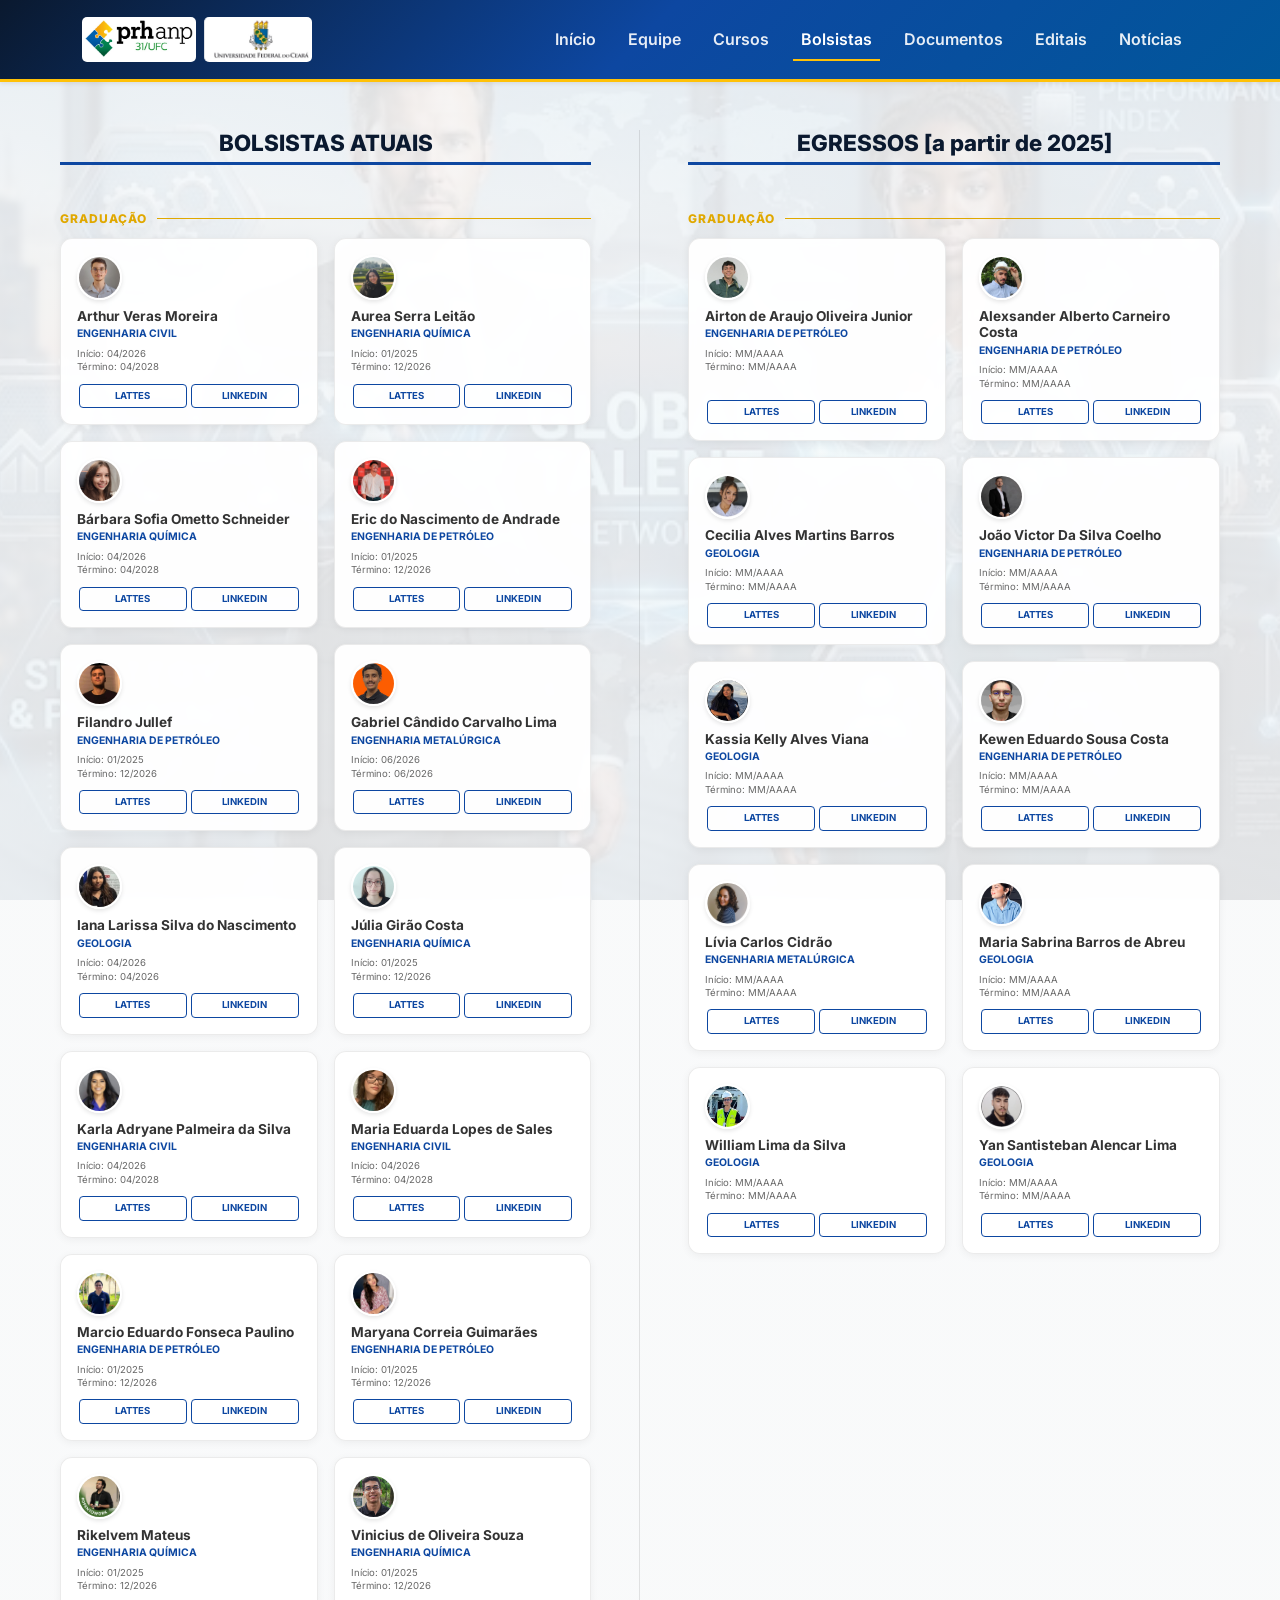
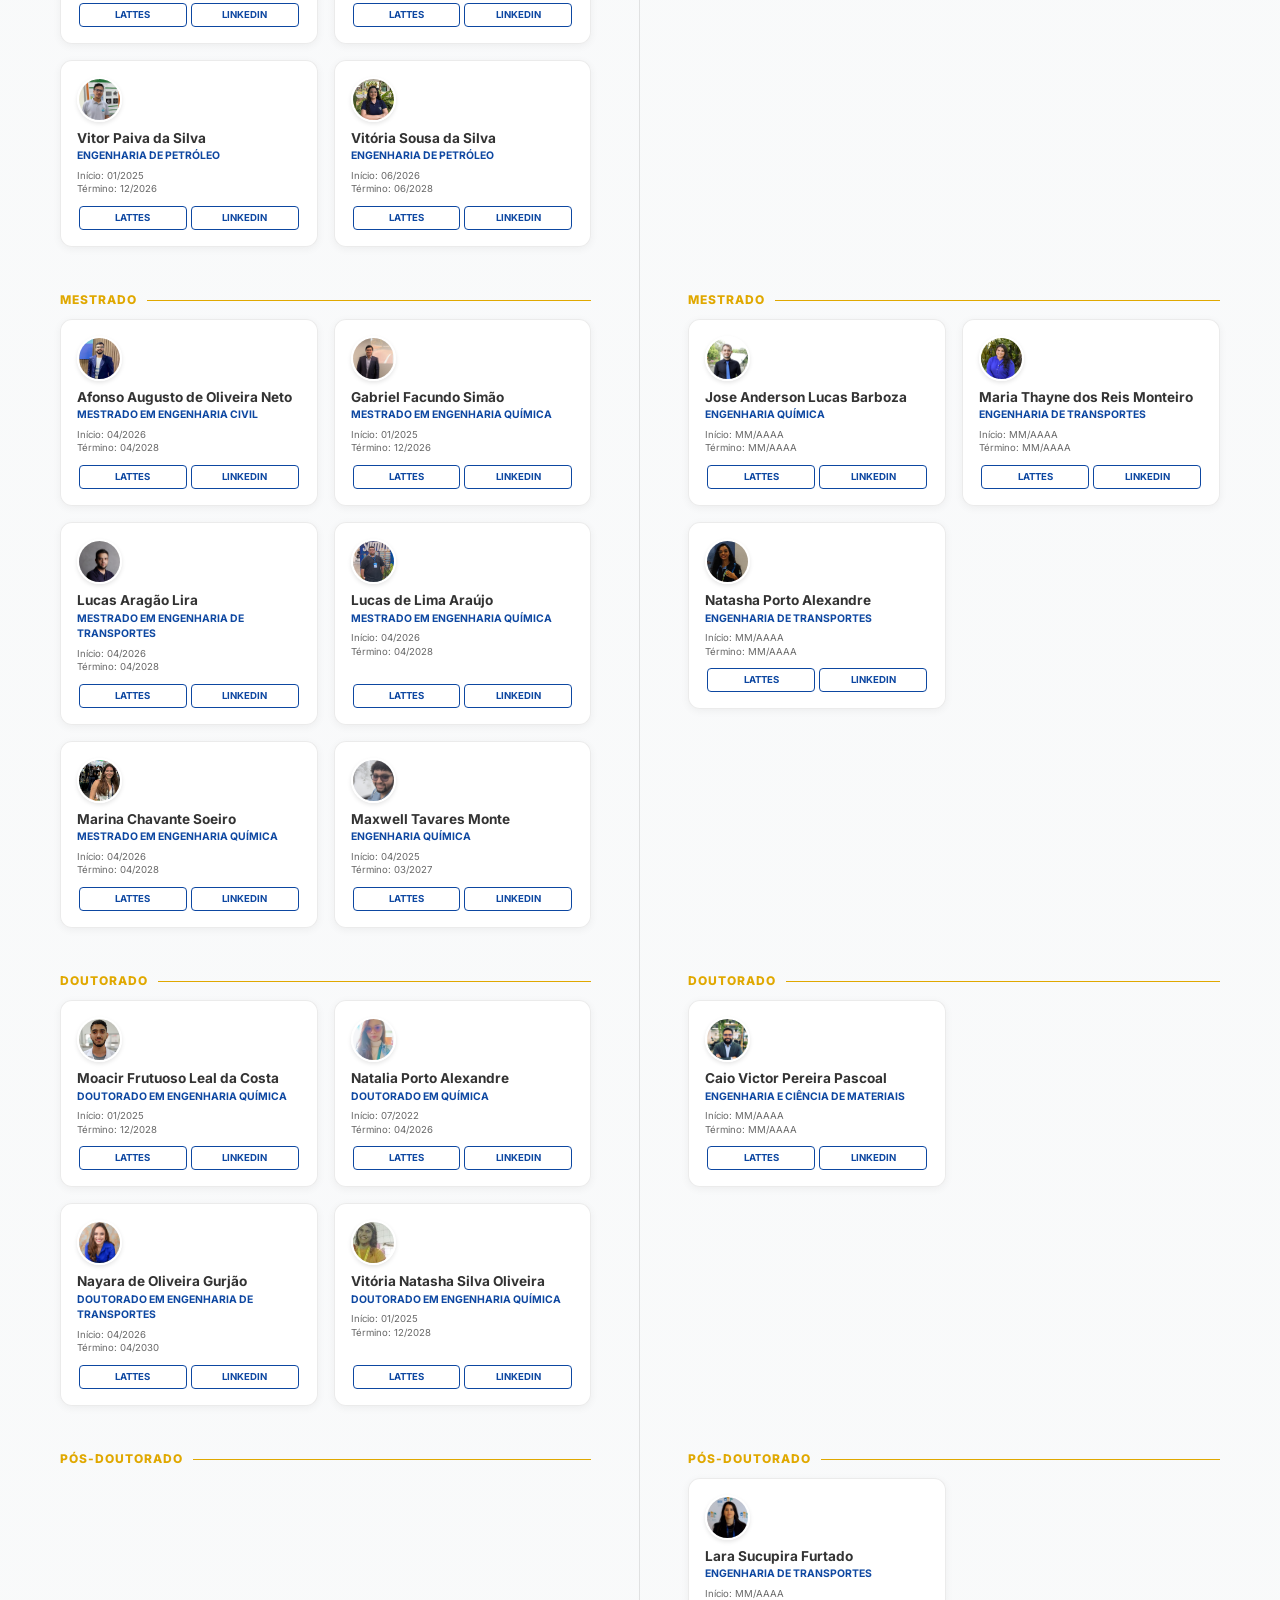
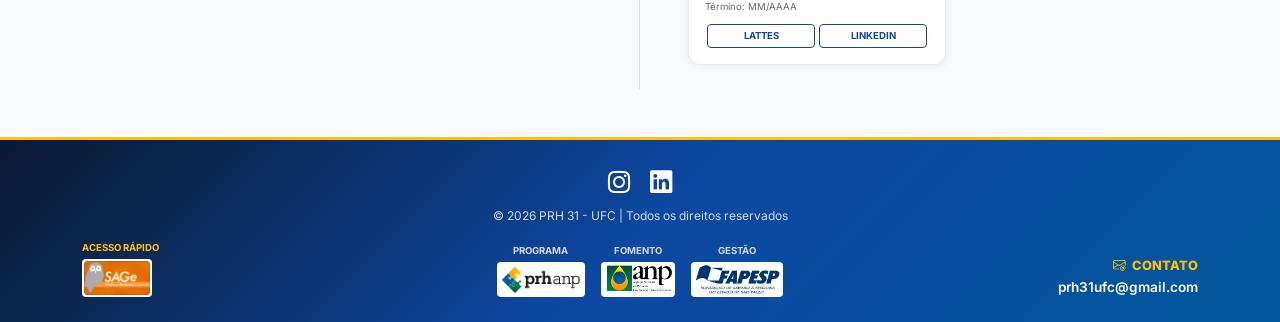
==== commit 9dacce8f: "Update student cards in bolsistas.html" ====
--- a/bolsistas.html
+++ b/bolsistas.html
@@ -257,7 +257,7 @@
       <div class="row row-cols-1 row-cols-sm-2 g-3 mb-4">
         <div class="col"><div class="student-card p-3"><div><img src="./img/bol/jab.jpeg" class="student-img"><div class="student-name">Jose Anderson Lucas Barboza</div><div class="student-course">Engenharia Química</div><div class="student-dates">Início: MM/AAAA<br>Término: MM/AAAA</div></div><div class="d-flex"><a href="http://lattes.cnpq.br/0099563283560875" target="_blank" class="btn btn-social">Lattes</a><a href="https://www.linkedin.com/in/anderson-barboza-980115197" target="_blank" class="btn btn-social">LinkedIn</a></div></div></div>
         <div class="col"><div class="student-card p-3"><div><img src="./img/bol/mtr.jpeg" class="student-img"><div class="student-name">Maria Thayne dos Reis Monteiro</div><div class="student-course">Engenharia de Transportes</div><div class="student-dates">Início: MM/AAAA<br>Término: MM/AAAA</div></div><div class="d-flex"><a href="http://lattes.cnpq.br/1996613508948436" target="_blank" class="btn btn-social">Lattes</a><a href="INATIVA" target="_blank" class="btn btn-social">LinkedIn</a></div></div></div>
-        <div class="col"><div class="student-card p-3"><div><img src="./img/npal/mtr.jpeg" class="student-img"><div class="student-name">Natasha Porto Alexandre</div><div class="student-course">Engenharia de Transportes</div><div class="student-dates">Início: MM/AAAA<br>Término: MM/AAAA</div></div><div class="d-flex"><a href="http://lattes.cnpq.br/7027726913459907" target="_blank" class="btn btn-social">Lattes</a><a href="https://www.linkedin.com/in/natasha-porto-alexandre-442b7b198" target="_blank" class="btn btn-social">LinkedIn</a></div></div></div>
+        <div class="col"><div class="student-card p-3"><div><img src="./img/bol/npal.jpeg" class="student-img"><div class="student-name">Natasha Porto Alexandre</div><div class="student-course">Engenharia de Transportes</div><div class="student-dates">Início: MM/AAAA<br>Término: MM/AAAA</div></div><div class="d-flex"><a href="http://lattes.cnpq.br/7027726913459907" target="_blank" class="btn btn-social">Lattes</a><a href="https://www.linkedin.com/in/natasha-porto-alexandre-442b7b198" target="_blank" class="btn btn-social">LinkedIn</a></div></div></div>
       </div>
       </div>
     </div>
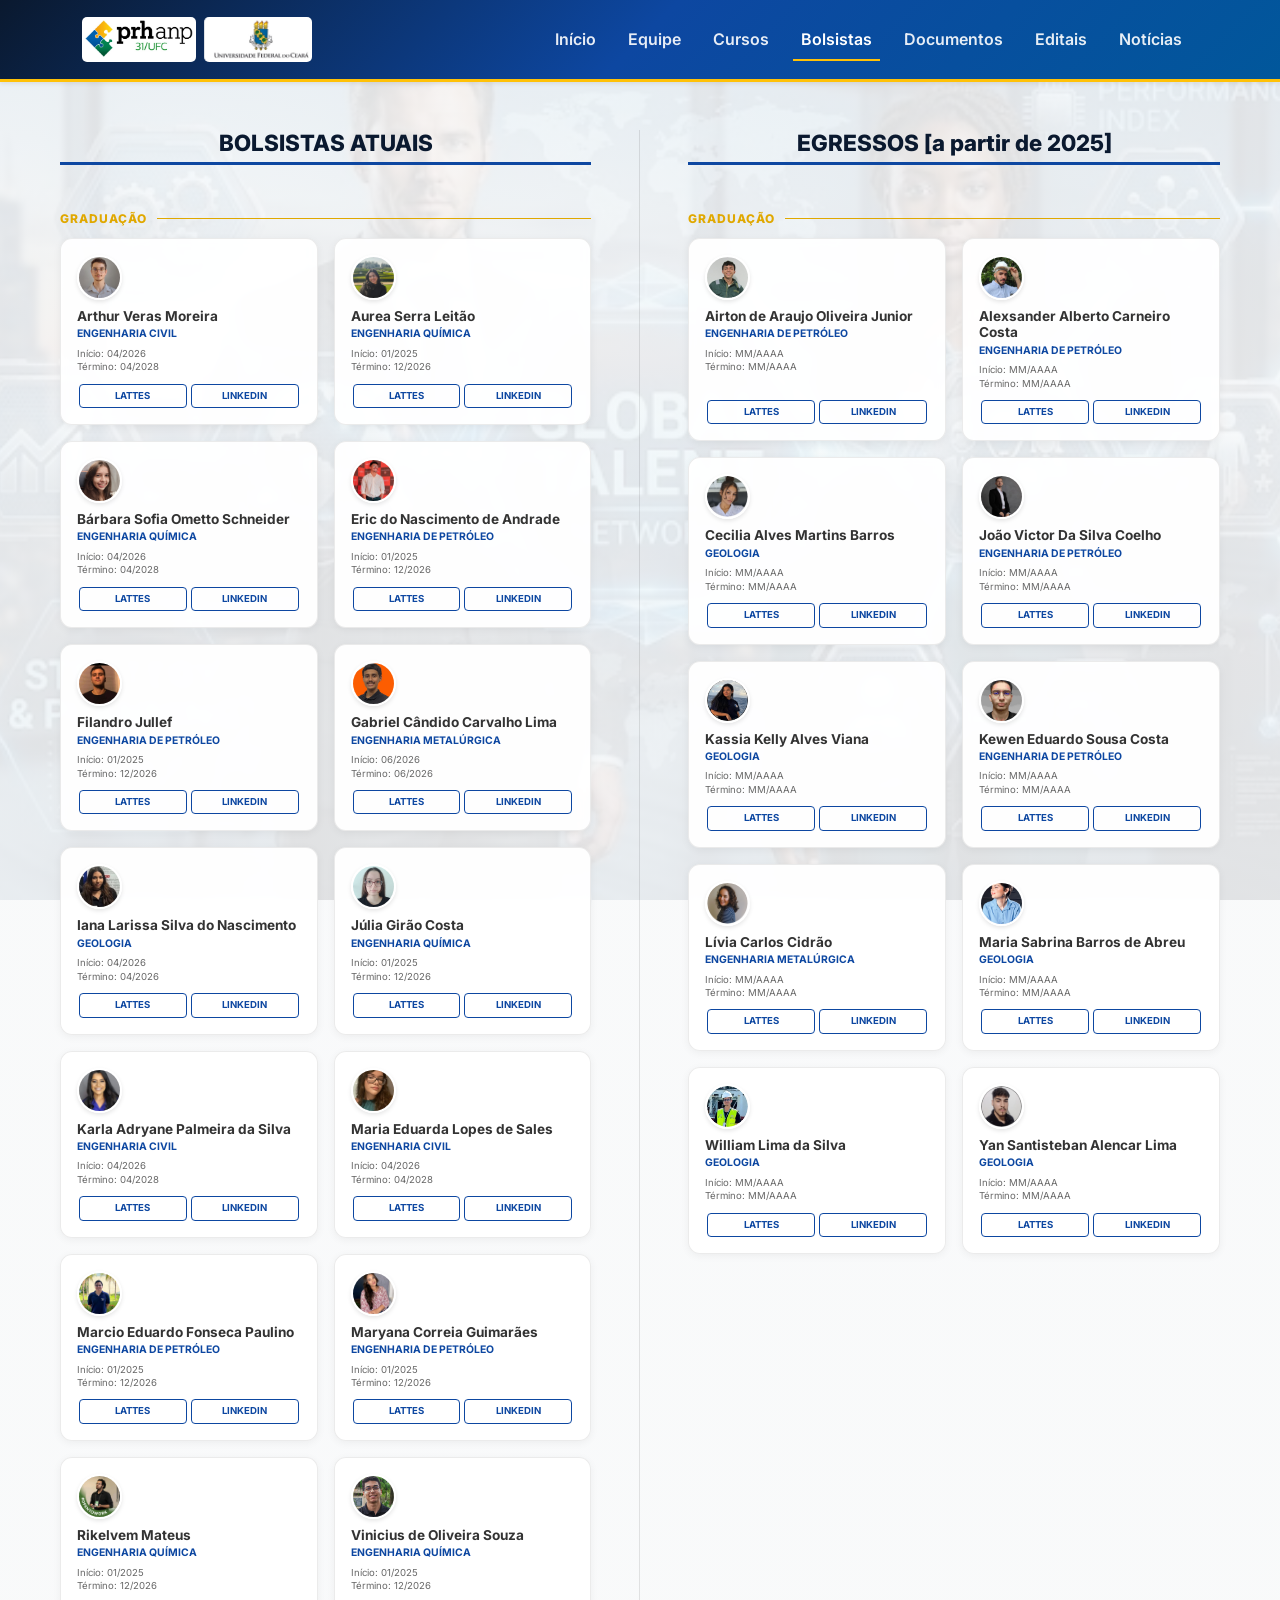
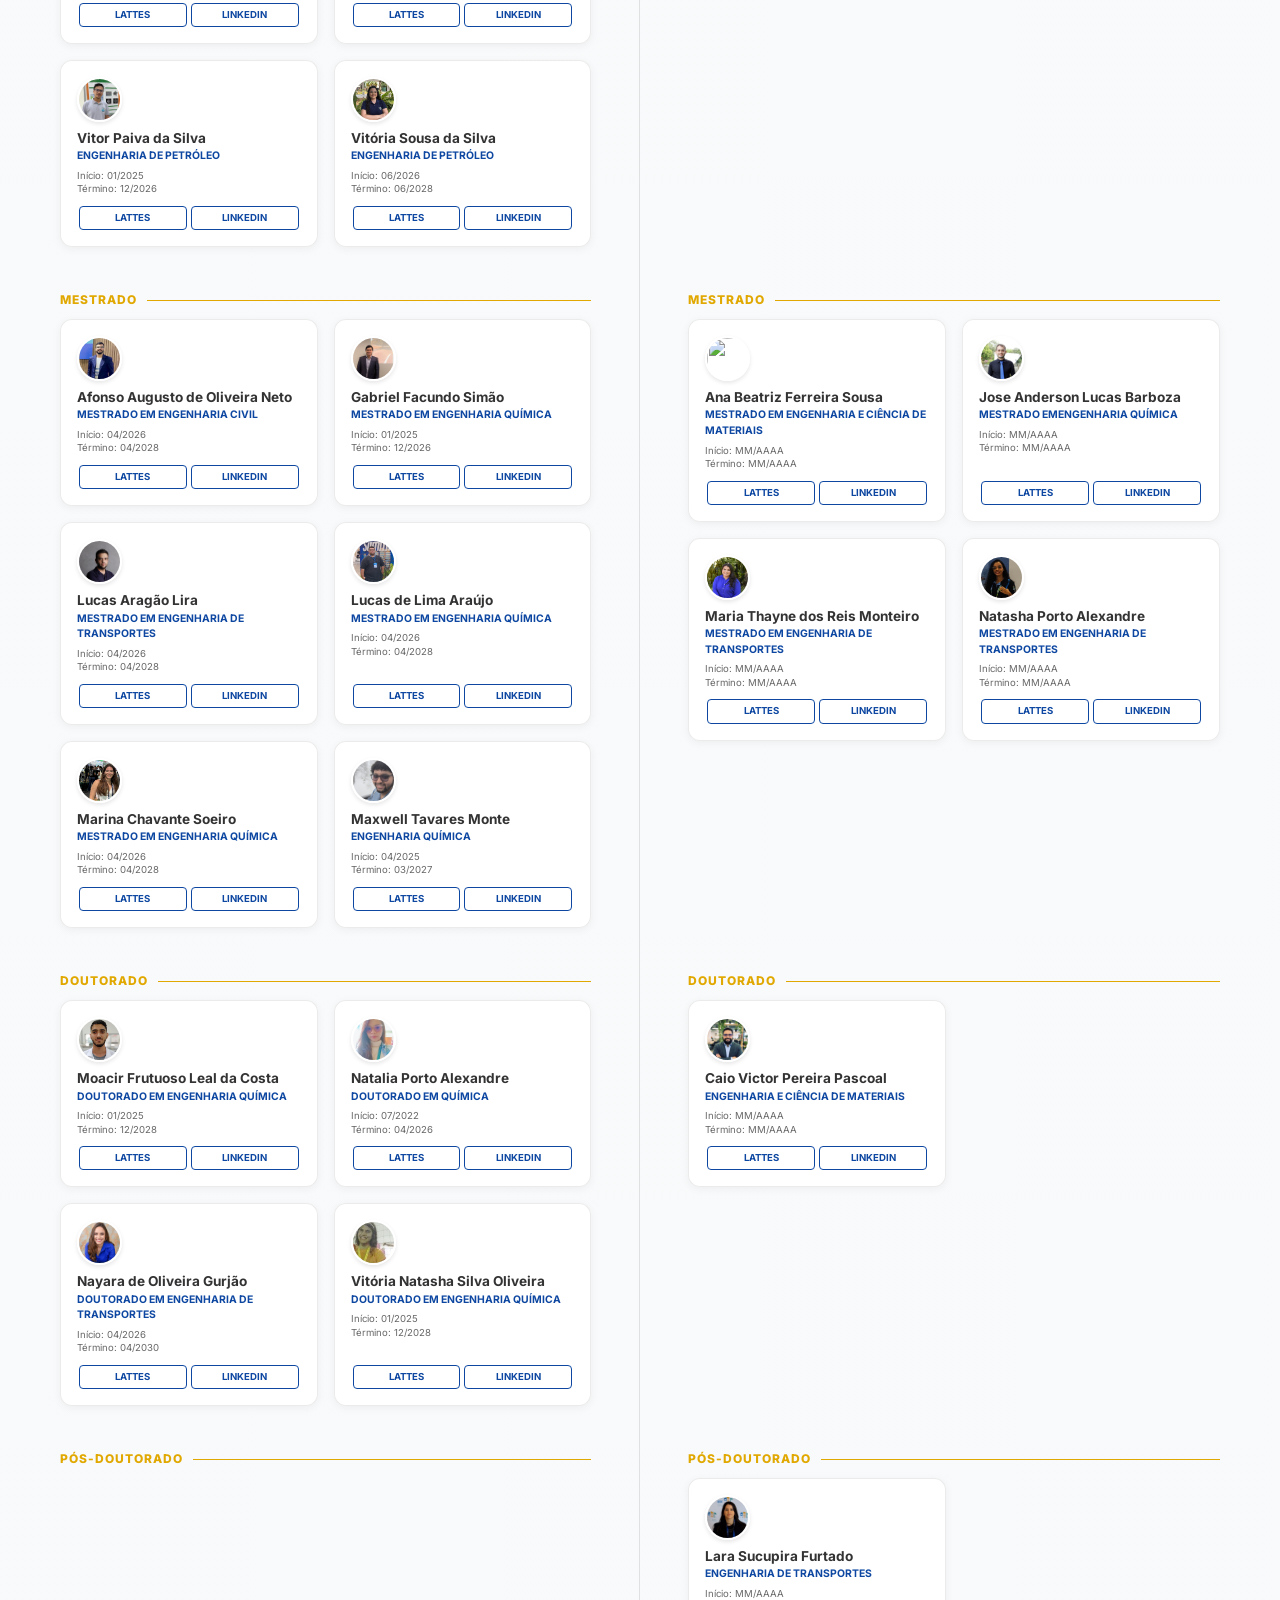
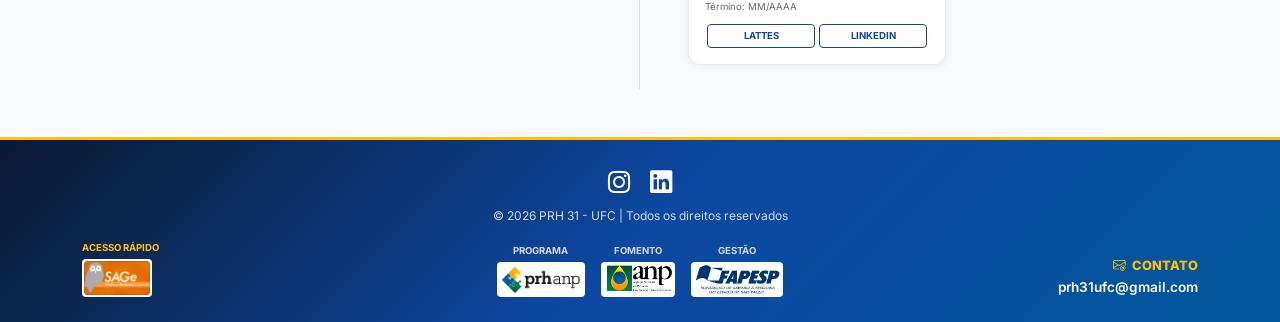
==== commit 3a40dbc8: "Add new student Ana Beatriz Ferreira Sousa" ====
--- a/bolsistas.html
+++ b/bolsistas.html
@@ -255,9 +255,10 @@
     <div class="col-lg-6 px-lg-5">
       <div class="subsection-label">Mestrado</div>
       <div class="row row-cols-1 row-cols-sm-2 g-3 mb-4">
-        <div class="col"><div class="student-card p-3"><div><img src="./img/bol/jab.jpeg" class="student-img"><div class="student-name">Jose Anderson Lucas Barboza</div><div class="student-course">Engenharia Química</div><div class="student-dates">Início: MM/AAAA<br>Término: MM/AAAA</div></div><div class="d-flex"><a href="http://lattes.cnpq.br/0099563283560875" target="_blank" class="btn btn-social">Lattes</a><a href="https://www.linkedin.com/in/anderson-barboza-980115197" target="_blank" class="btn btn-social">LinkedIn</a></div></div></div>
-        <div class="col"><div class="student-card p-3"><div><img src="./img/bol/mtr.jpeg" class="student-img"><div class="student-name">Maria Thayne dos Reis Monteiro</div><div class="student-course">Engenharia de Transportes</div><div class="student-dates">Início: MM/AAAA<br>Término: MM/AAAA</div></div><div class="d-flex"><a href="http://lattes.cnpq.br/1996613508948436" target="_blank" class="btn btn-social">Lattes</a><a href="INATIVA" target="_blank" class="btn btn-social">LinkedIn</a></div></div></div>
-        <div class="col"><div class="student-card p-3"><div><img src="./img/bol/npal.jpeg" class="student-img"><div class="student-name">Natasha Porto Alexandre</div><div class="student-course">Engenharia de Transportes</div><div class="student-dates">Início: MM/AAAA<br>Término: MM/AAAA</div></div><div class="d-flex"><a href="http://lattes.cnpq.br/7027726913459907" target="_blank" class="btn btn-social">Lattes</a><a href="https://www.linkedin.com/in/natasha-porto-alexandre-442b7b198" target="_blank" class="btn btn-social">LinkedIn</a></div></div></div>
+        <div class="col"><div class="student-card p-3"><div><img src="./img/bol/abs.jpeg" class="student-img"><div class="student-name">Ana Beatriz Ferreira Sousa</div><div class="student-course">Mestrado em Engenharia e Ciência de Materiais</div><div class="student-dates">Início: MM/AAAA<br>Término: MM/AAAA</div></div><div class="d-flex"><a href="http://lattes.cnpq.br/4005042423965071" target="_blank" class="btn btn-social">Lattes</a><a href="INATIVA" target="_blank" class="btn btn-social">LinkedIn</a></div></div></div>
+        <div class="col"><div class="student-card p-3"><div><img src="./img/bol/jab.jpeg" class="student-img"><div class="student-name">Jose Anderson Lucas Barboza</div><div class="student-course">Mestrado emEngenharia Química</div><div class="student-dates">Início: MM/AAAA<br>Término: MM/AAAA</div></div><div class="d-flex"><a href="http://lattes.cnpq.br/0099563283560875" target="_blank" class="btn btn-social">Lattes</a><a href="https://www.linkedin.com/in/anderson-barboza-980115197" target="_blank" class="btn btn-social">LinkedIn</a></div></div></div>
+        <div class="col"><div class="student-card p-3"><div><img src="./img/bol/mtr.jpeg" class="student-img"><div class="student-name">Maria Thayne dos Reis Monteiro</div><div class="student-course">Mestrado em Engenharia de Transportes</div><div class="student-dates">Início: MM/AAAA<br>Término: MM/AAAA</div></div><div class="d-flex"><a href="http://lattes.cnpq.br/1996613508948436" target="_blank" class="btn btn-social">Lattes</a><a href="INATIVA" target="_blank" class="btn btn-social">LinkedIn</a></div></div></div>
+        <div class="col"><div class="student-card p-3"><div><img src="./img/bol/npal.jpeg" class="student-img"><div class="student-name">Natasha Porto Alexandre</div><div class="student-course">Mestrado em Engenharia de Transportes</div><div class="student-dates">Início: MM/AAAA<br>Término: MM/AAAA</div></div><div class="d-flex"><a href="http://lattes.cnpq.br/7027726913459907" target="_blank" class="btn btn-social">Lattes</a><a href="https://www.linkedin.com/in/natasha-porto-alexandre-442b7b198" target="_blank" class="btn btn-social">LinkedIn</a></div></div></div>
       </div>
       </div>
     </div>
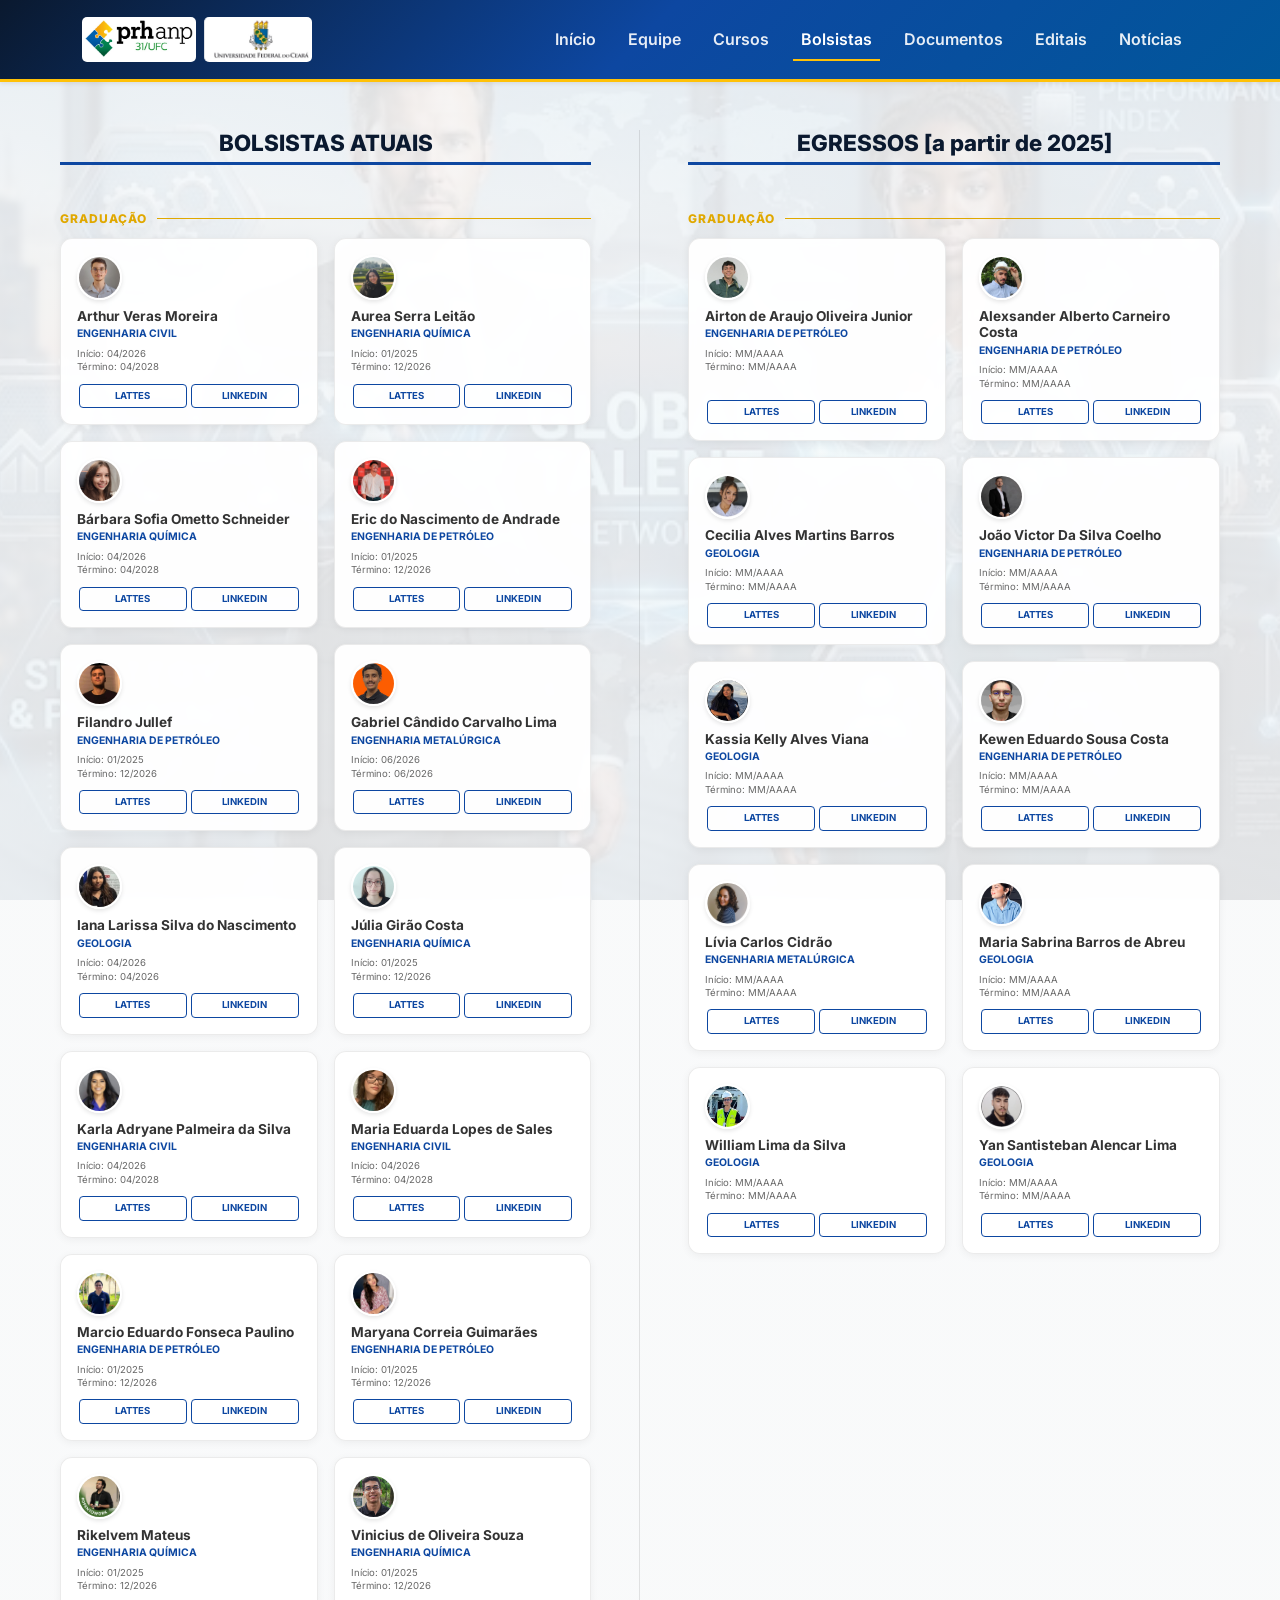
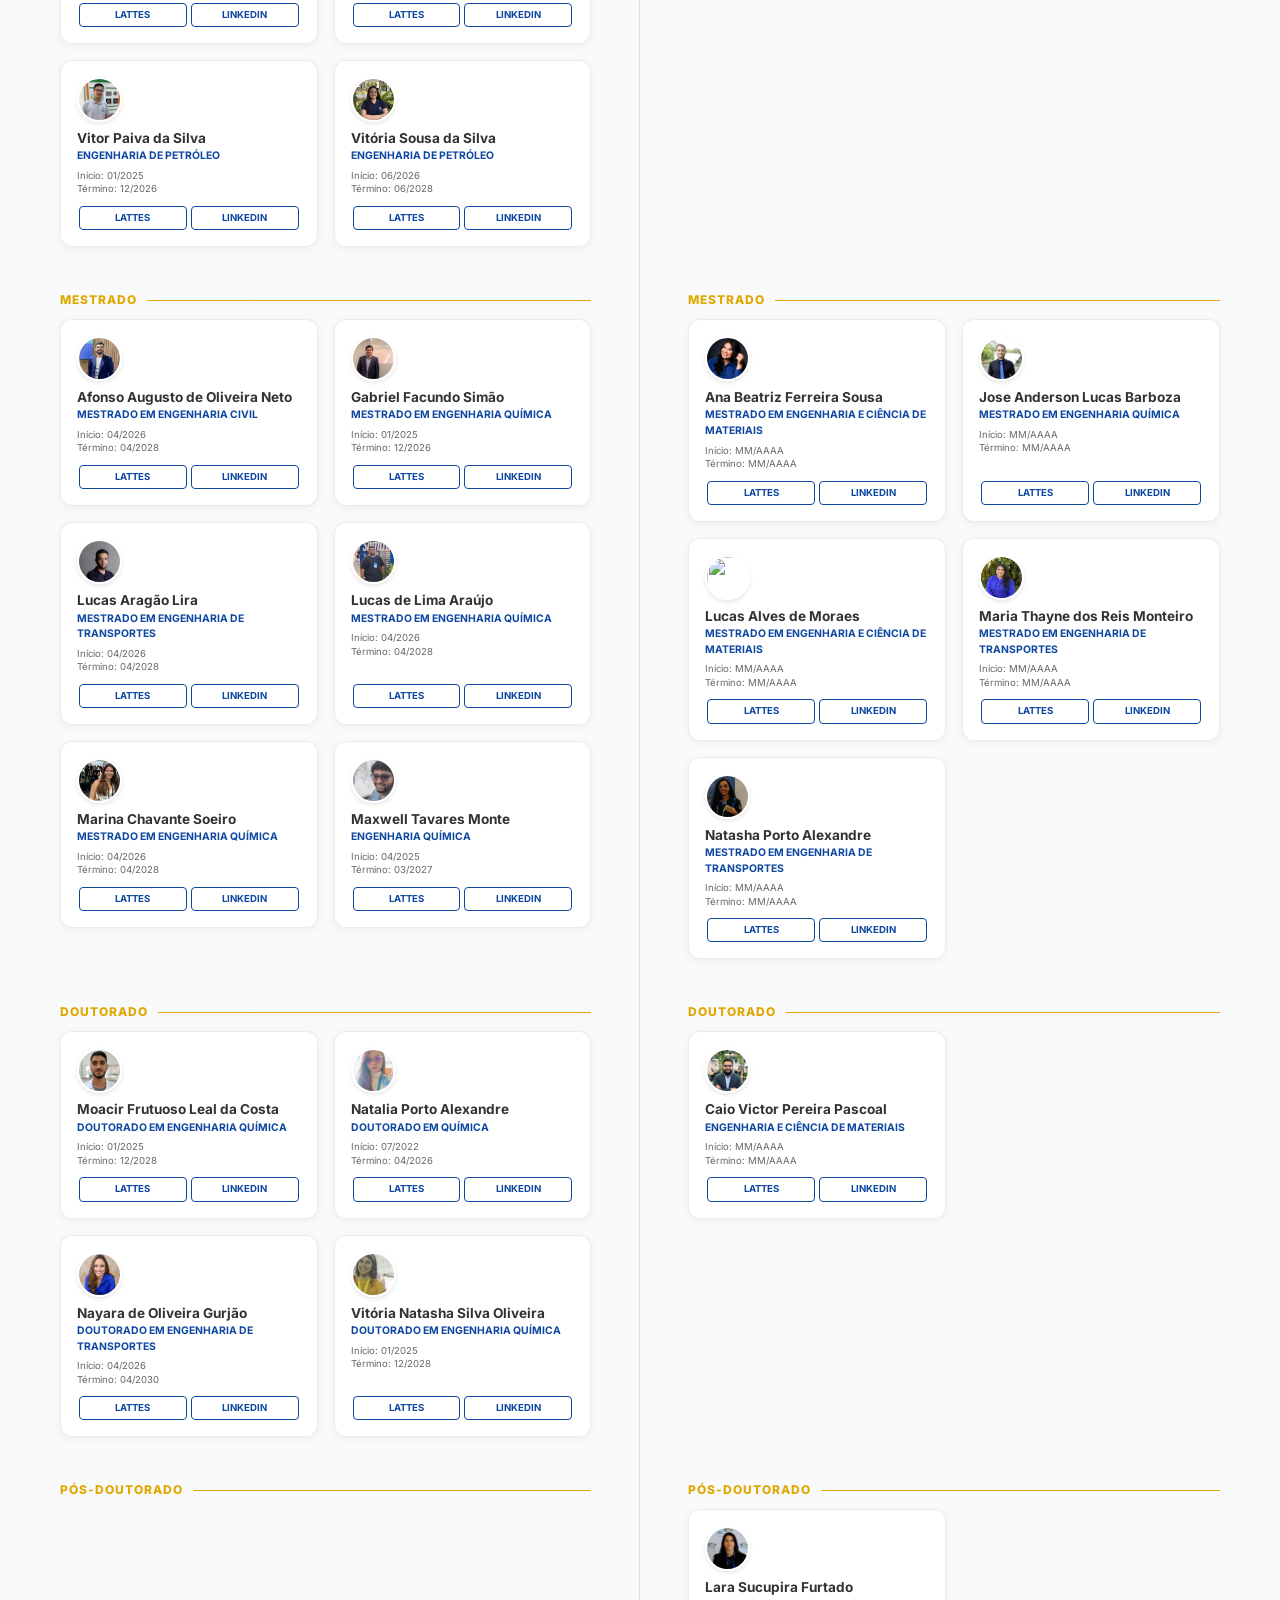
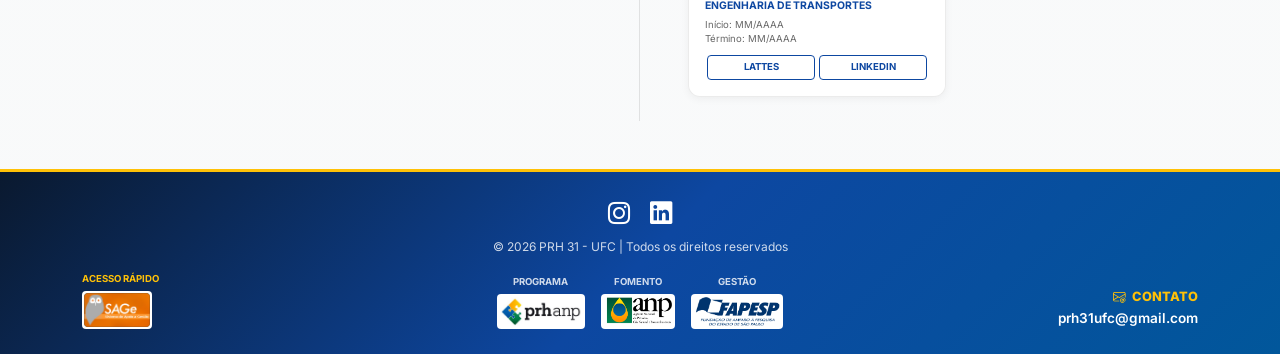
==== commit e7974a58: "Add additional student profiles to bolsistas.html" ====
--- a/bolsistas.html
+++ b/bolsistas.html
@@ -256,7 +256,8 @@
       <div class="subsection-label">Mestrado</div>
       <div class="row row-cols-1 row-cols-sm-2 g-3 mb-4">
         <div class="col"><div class="student-card p-3"><div><img src="./img/bol/abs.jpeg" class="student-img"><div class="student-name">Ana Beatriz Ferreira Sousa</div><div class="student-course">Mestrado em Engenharia e Ciência de Materiais</div><div class="student-dates">Início: MM/AAAA<br>Término: MM/AAAA</div></div><div class="d-flex"><a href="http://lattes.cnpq.br/4005042423965071" target="_blank" class="btn btn-social">Lattes</a><a href="INATIVA" target="_blank" class="btn btn-social">LinkedIn</a></div></div></div>
-        <div class="col"><div class="student-card p-3"><div><img src="./img/bol/jab.jpeg" class="student-img"><div class="student-name">Jose Anderson Lucas Barboza</div><div class="student-course">Mestrado emEngenharia Química</div><div class="student-dates">Início: MM/AAAA<br>Término: MM/AAAA</div></div><div class="d-flex"><a href="http://lattes.cnpq.br/0099563283560875" target="_blank" class="btn btn-social">Lattes</a><a href="https://www.linkedin.com/in/anderson-barboza-980115197" target="_blank" class="btn btn-social">LinkedIn</a></div></div></div>
+        <div class="col"><div class="student-card p-3"><div><img src="./img/bol/jab.jpeg" class="student-img"><div class="student-name">Jose Anderson Lucas Barboza</div><div class="student-course">Mestrado em Engenharia Química</div><div class="student-dates">Início: MM/AAAA<br>Término: MM/AAAA</div></div><div class="d-flex"><a href="http://lattes.cnpq.br/0099563283560875" target="_blank" class="btn btn-social">Lattes</a><a href="https://www.linkedin.com/in/anderson-barboza-980115197" target="_blank" class="btn btn-social">LinkedIn</a></div></div></div>
+        <div class="col"><div class="student-card p-3"><div><img src="./img/bol/lam.jpeg" class="student-img"><div class="student-name">Lucas Alves de Moraes</div><div class="student-course">Mestrado em Engenharia e Ciência de Materiais</div><div class="student-dates">Início: MM/AAAA<br>Término: MM/AAAA</div></div><div class="d-flex"><a href="http://lattes.cnpq.br/3141554976950045" target="_blank" class="btn btn-social">Lattes</a><a href="INATIVO" target="_blank" class="btn btn-social">LinkedIn</a></div></div></div>
         <div class="col"><div class="student-card p-3"><div><img src="./img/bol/mtr.jpeg" class="student-img"><div class="student-name">Maria Thayne dos Reis Monteiro</div><div class="student-course">Mestrado em Engenharia de Transportes</div><div class="student-dates">Início: MM/AAAA<br>Término: MM/AAAA</div></div><div class="d-flex"><a href="http://lattes.cnpq.br/1996613508948436" target="_blank" class="btn btn-social">Lattes</a><a href="INATIVA" target="_blank" class="btn btn-social">LinkedIn</a></div></div></div>
         <div class="col"><div class="student-card p-3"><div><img src="./img/bol/npal.jpeg" class="student-img"><div class="student-name">Natasha Porto Alexandre</div><div class="student-course">Mestrado em Engenharia de Transportes</div><div class="student-dates">Início: MM/AAAA<br>Término: MM/AAAA</div></div><div class="d-flex"><a href="http://lattes.cnpq.br/7027726913459907" target="_blank" class="btn btn-social">Lattes</a><a href="https://www.linkedin.com/in/natasha-porto-alexandre-442b7b198" target="_blank" class="btn btn-social">LinkedIn</a></div></div></div>
       </div>
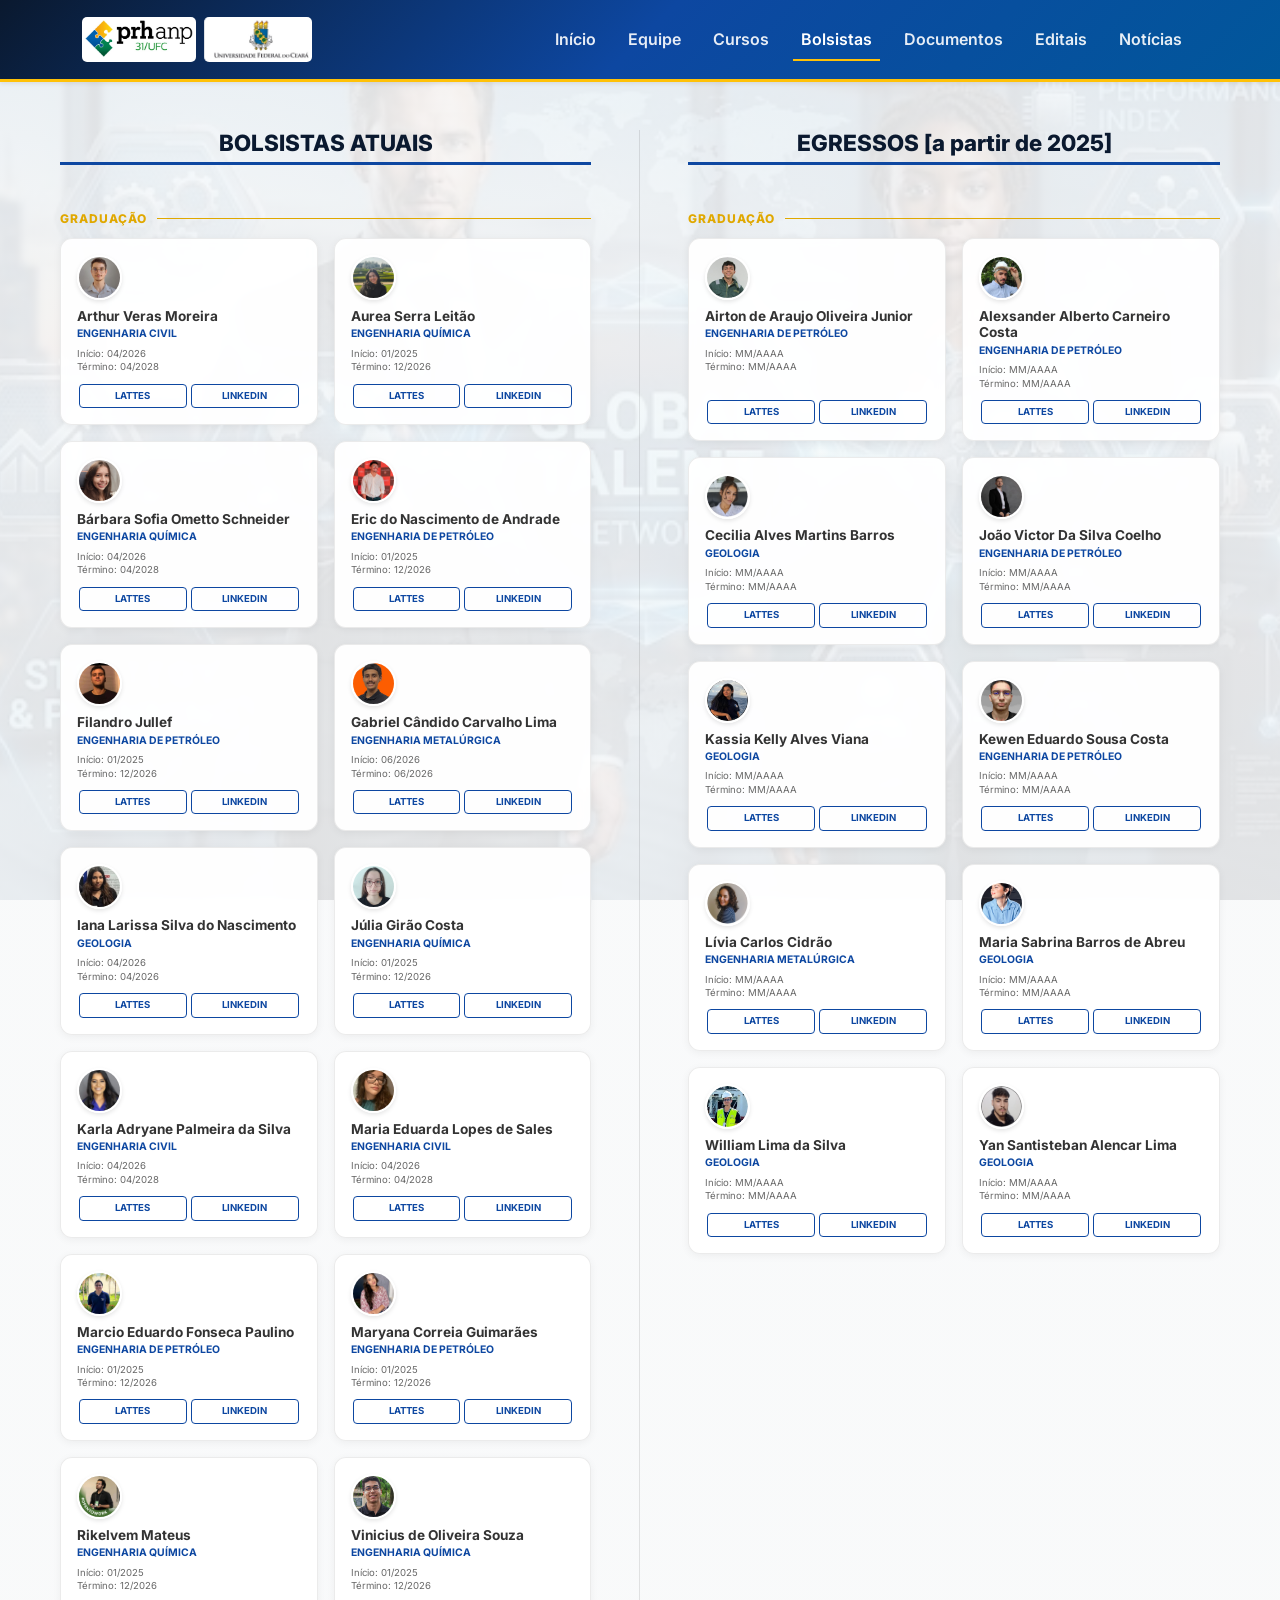
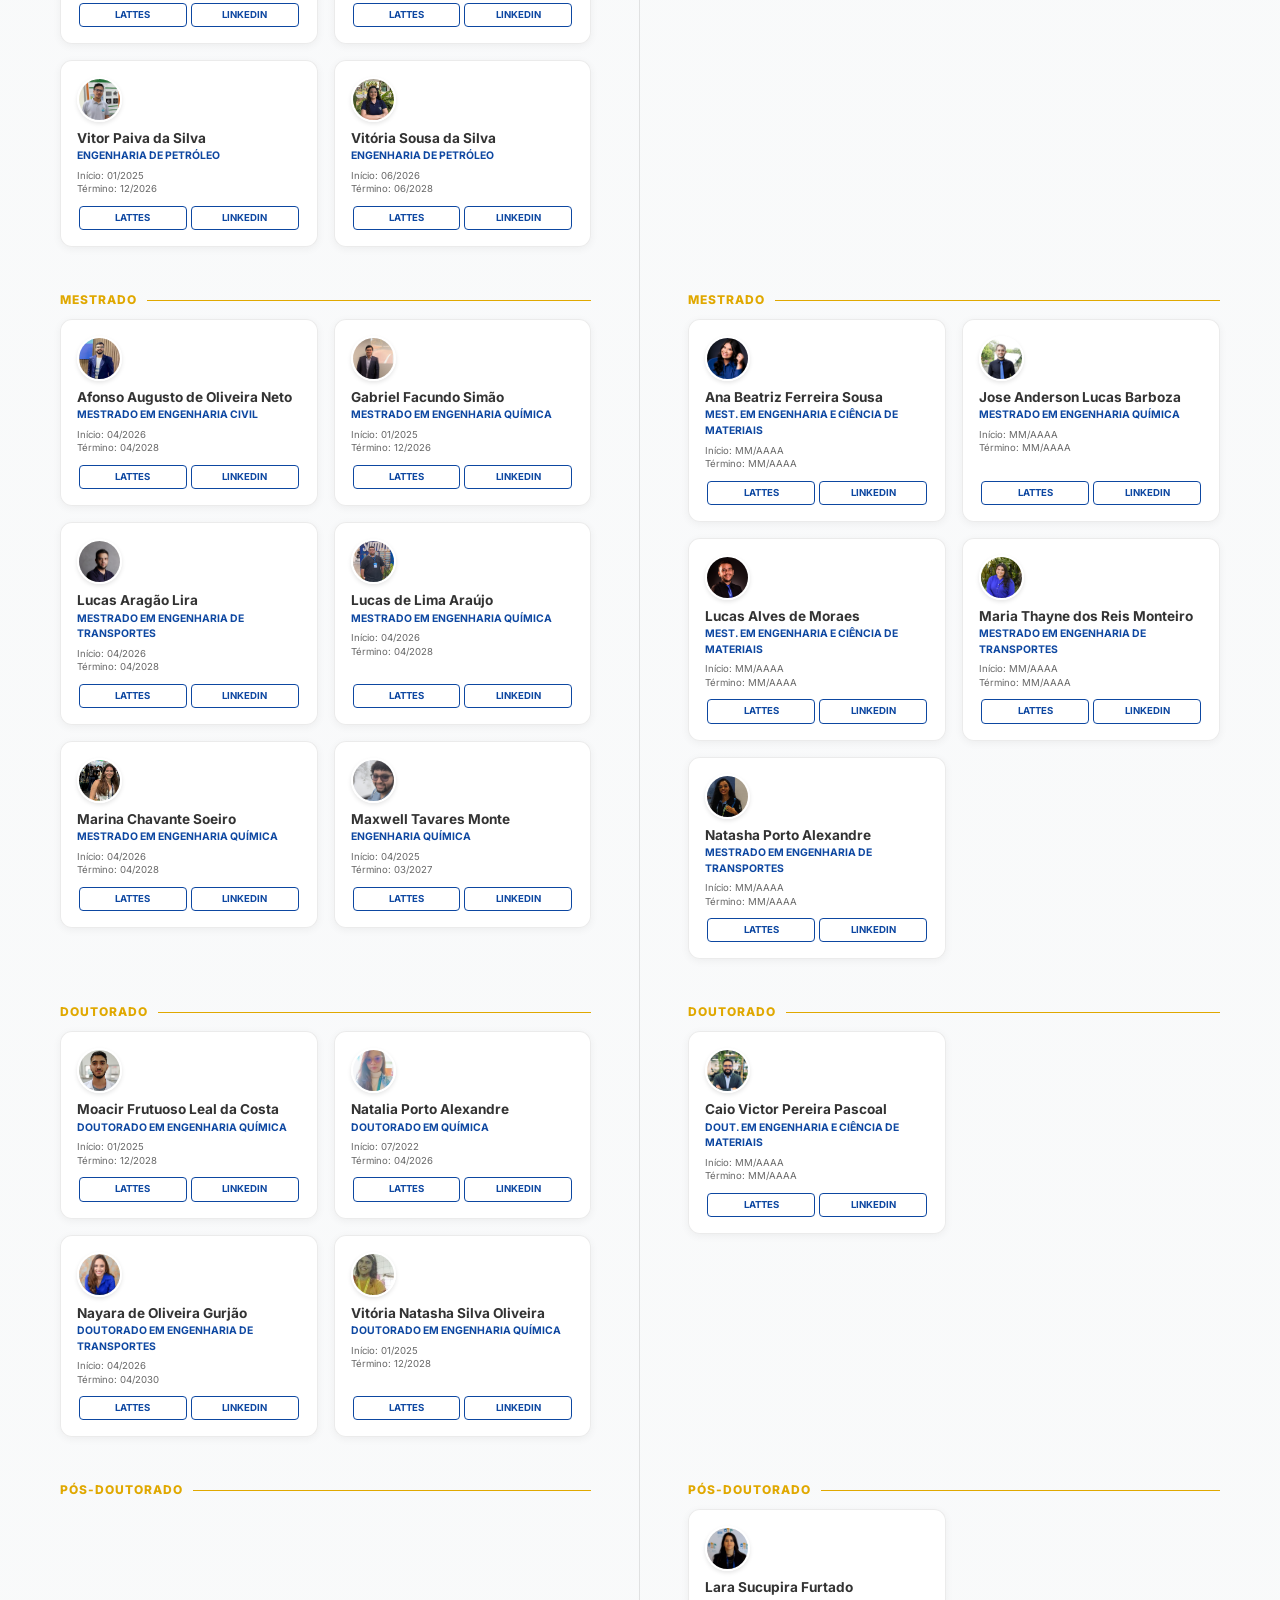
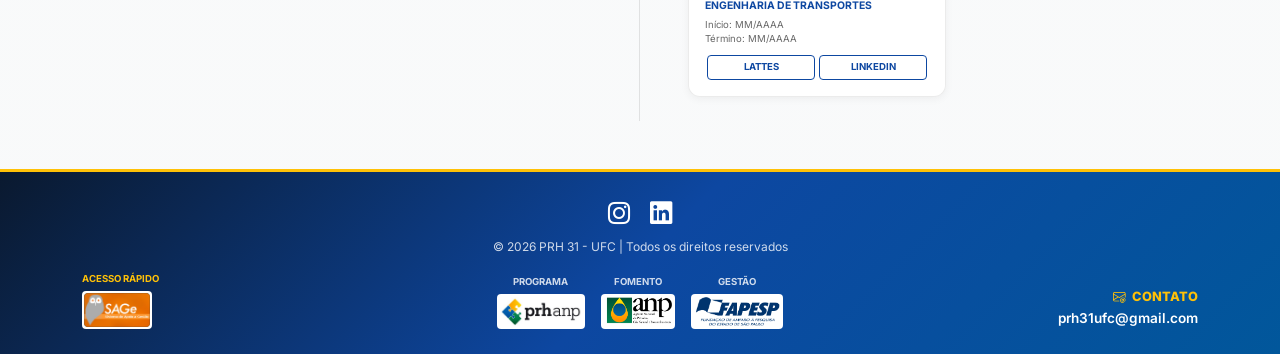
==== commit 38b86fda: "Update bolsistas.html" ====
--- a/bolsistas.html
+++ b/bolsistas.html
@@ -255,12 +255,11 @@
     <div class="col-lg-6 px-lg-5">
       <div class="subsection-label">Mestrado</div>
       <div class="row row-cols-1 row-cols-sm-2 g-3 mb-4">
-        <div class="col"><div class="student-card p-3"><div><img src="./img/bol/abs.jpeg" class="student-img"><div class="student-name">Ana Beatriz Ferreira Sousa</div><div class="student-course">Mestrado em Engenharia e Ciência de Materiais</div><div class="student-dates">Início: MM/AAAA<br>Término: MM/AAAA</div></div><div class="d-flex"><a href="http://lattes.cnpq.br/4005042423965071" target="_blank" class="btn btn-social">Lattes</a><a href="INATIVA" target="_blank" class="btn btn-social">LinkedIn</a></div></div></div>
+        <div class="col"><div class="student-card p-3"><div><img src="./img/bol/abs.jpeg" class="student-img"><div class="student-name">Ana Beatriz Ferreira Sousa</div><div class="student-course">Mest. em Engenharia e Ciência de Materiais</div><div class="student-dates">Início: MM/AAAA<br>Término: MM/AAAA</div></div><div class="d-flex"><a href="http://lattes.cnpq.br/4005042423965071" target="_blank" class="btn btn-social">Lattes</a><a href="INATIVA" target="_blank" class="btn btn-social">LinkedIn</a></div></div></div>
         <div class="col"><div class="student-card p-3"><div><img src="./img/bol/jab.jpeg" class="student-img"><div class="student-name">Jose Anderson Lucas Barboza</div><div class="student-course">Mestrado em Engenharia Química</div><div class="student-dates">Início: MM/AAAA<br>Término: MM/AAAA</div></div><div class="d-flex"><a href="http://lattes.cnpq.br/0099563283560875" target="_blank" class="btn btn-social">Lattes</a><a href="https://www.linkedin.com/in/anderson-barboza-980115197" target="_blank" class="btn btn-social">LinkedIn</a></div></div></div>
-        <div class="col"><div class="student-card p-3"><div><img src="./img/bol/lam.jpeg" class="student-img"><div class="student-name">Lucas Alves de Moraes</div><div class="student-course">Mestrado em Engenharia e Ciência de Materiais</div><div class="student-dates">Início: MM/AAAA<br>Término: MM/AAAA</div></div><div class="d-flex"><a href="http://lattes.cnpq.br/3141554976950045" target="_blank" class="btn btn-social">Lattes</a><a href="INATIVO" target="_blank" class="btn btn-social">LinkedIn</a></div></div></div>
+        <div class="col"><div class="student-card p-3"><div><img src="./img/bol/lam.jpeg" class="student-img"><div class="student-name">Lucas Alves de Moraes</div><div class="student-course">Mest. em Engenharia e Ciência de Materiais</div><div class="student-dates">Início: MM/AAAA<br>Término: MM/AAAA</div></div><div class="d-flex"><a href="http://lattes.cnpq.br/3141554976950045" target="_blank" class="btn btn-social">Lattes</a><a href="INATIVO" target="_blank" class="btn btn-social">LinkedIn</a></div></div></div>
         <div class="col"><div class="student-card p-3"><div><img src="./img/bol/mtr.jpeg" class="student-img"><div class="student-name">Maria Thayne dos Reis Monteiro</div><div class="student-course">Mestrado em Engenharia de Transportes</div><div class="student-dates">Início: MM/AAAA<br>Término: MM/AAAA</div></div><div class="d-flex"><a href="http://lattes.cnpq.br/1996613508948436" target="_blank" class="btn btn-social">Lattes</a><a href="INATIVA" target="_blank" class="btn btn-social">LinkedIn</a></div></div></div>
         <div class="col"><div class="student-card p-3"><div><img src="./img/bol/npal.jpeg" class="student-img"><div class="student-name">Natasha Porto Alexandre</div><div class="student-course">Mestrado em Engenharia de Transportes</div><div class="student-dates">Início: MM/AAAA<br>Término: MM/AAAA</div></div><div class="d-flex"><a href="http://lattes.cnpq.br/7027726913459907" target="_blank" class="btn btn-social">Lattes</a><a href="https://www.linkedin.com/in/natasha-porto-alexandre-442b7b198" target="_blank" class="btn btn-social">LinkedIn</a></div></div></div>
-      </div>
       </div>
     </div>
 
@@ -284,7 +283,7 @@
     <div class="col-lg-6 px-lg-5">
       <div class="subsection-label">Doutorado</div>
       <div class="row row-cols-1 row-cols-sm-2 g-3 mb-4">
-        <div class="col"><div class="student-card p-3"><div><img src="./img/bol/cvp.jpeg" class="student-img"><div class="student-name">Caio Victor Pereira Pascoal</div><div class="student-course">Engenharia e Ciência de Materiais</div><div class="student-dates">Início: MM/AAAA<br>Término: MM/AAAA</div></div><div class="d-flex"><a href="http://lattes.cnpq.br/0939548181358631" target="_blank" class="btn btn-social">Lattes</a><a href="https://www.linkedin.com/in/caiovppascoal" target="_blank" class="btn btn-social">LinkedIn</a></div></div></div>
+        <div class="col"><div class="student-card p-3"><div><img src="./img/bol/cvp.jpeg" class="student-img"><div class="student-name">Caio Victor Pereira Pascoal</div><div class="student-course">Dout. em Engenharia e Ciência de Materiais</div><div class="student-dates">Início: MM/AAAA<br>Término: MM/AAAA</div></div><div class="d-flex"><a href="http://lattes.cnpq.br/0939548181358631" target="_blank" class="btn btn-social">Lattes</a><a href="https://www.linkedin.com/in/caiovppascoal" target="_blank" class="btn btn-social">LinkedIn</a></div></div></div>
       </div>
     </div>
 
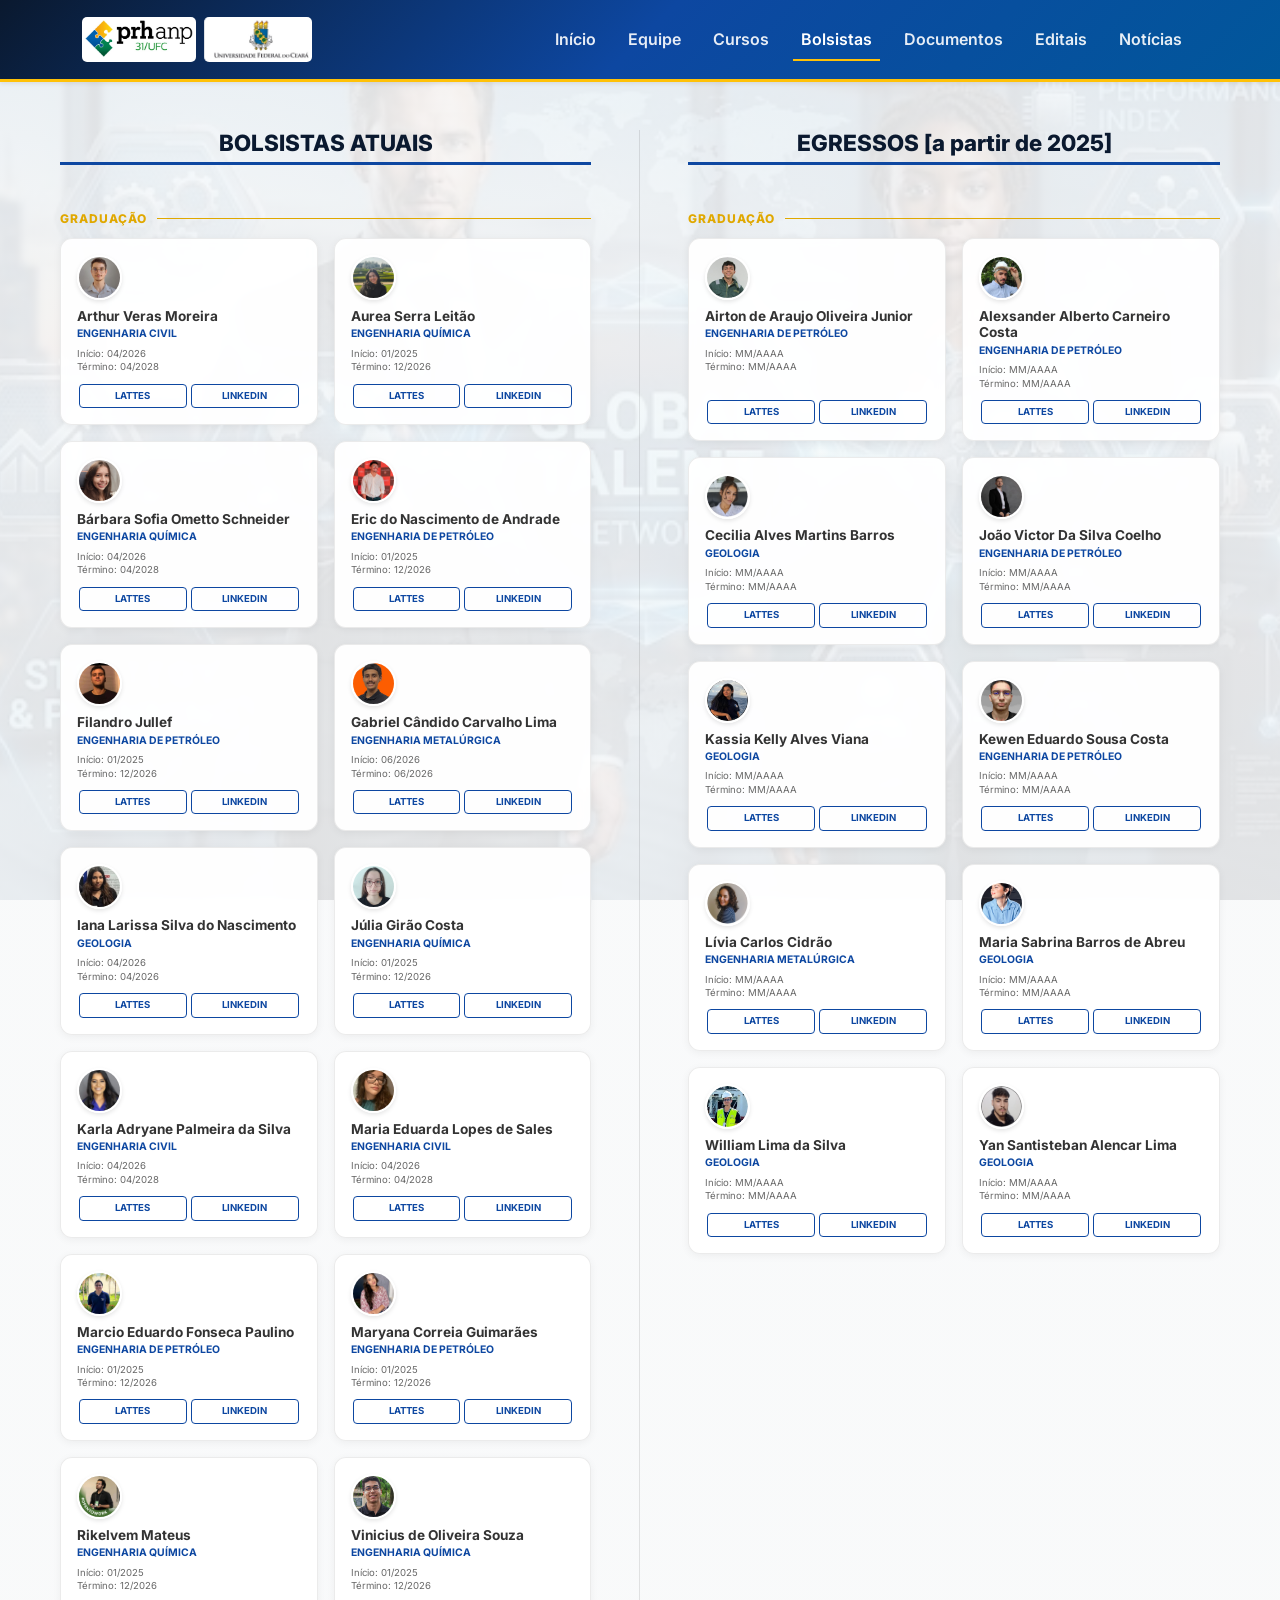
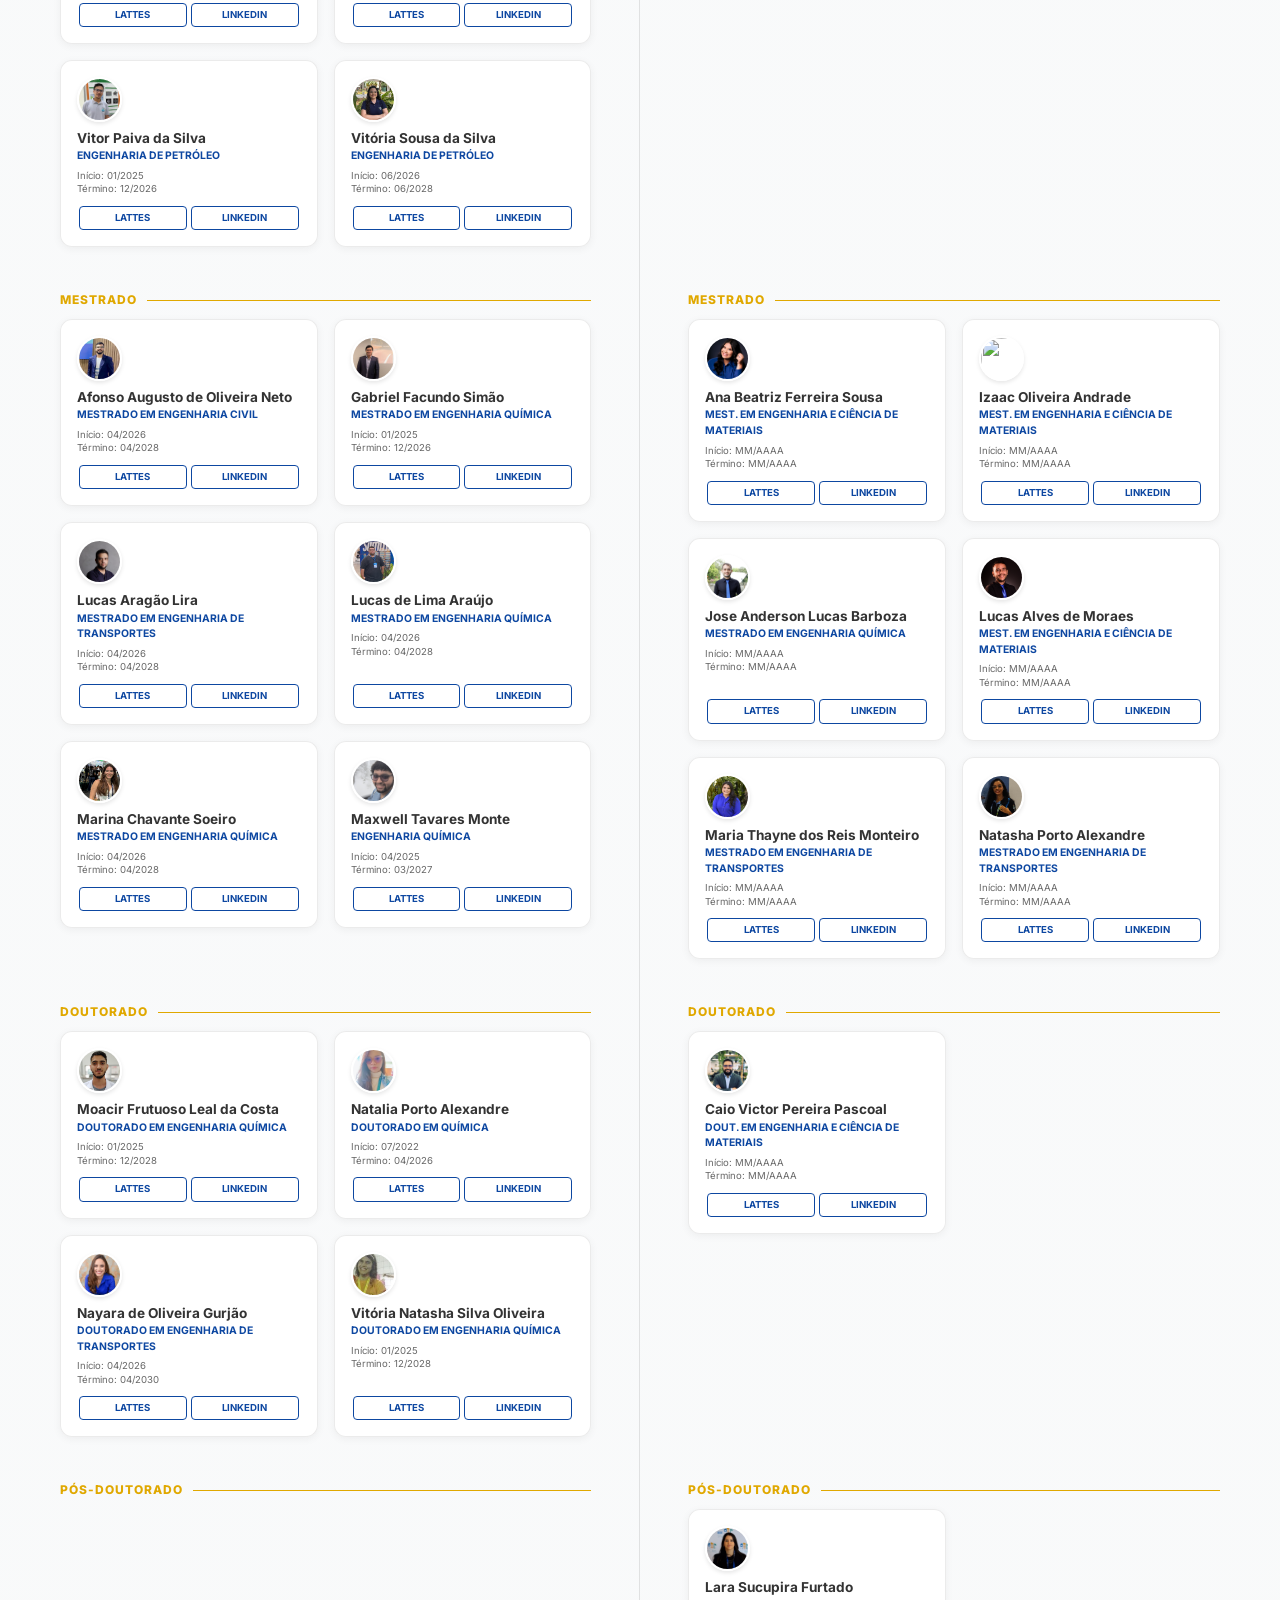
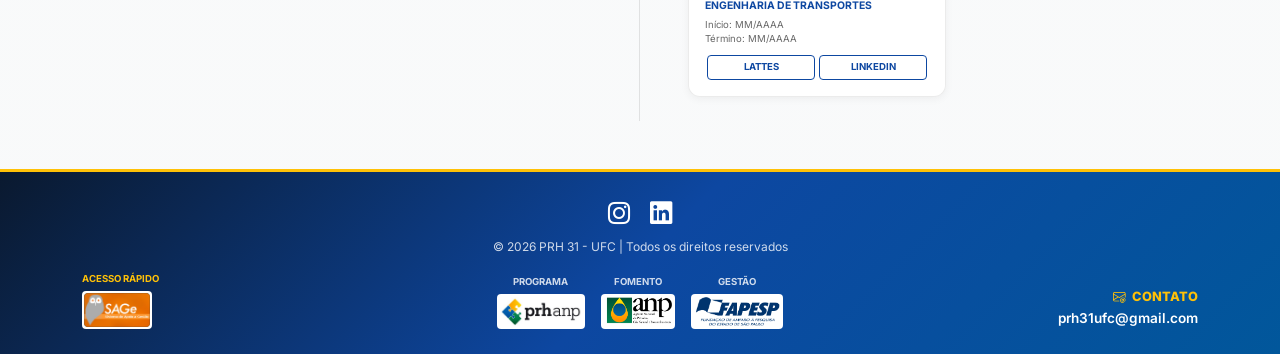
==== commit 207d89b3: "Update bolsistas.html" ====
--- a/bolsistas.html
+++ b/bolsistas.html
@@ -256,6 +256,7 @@
       <div class="subsection-label">Mestrado</div>
       <div class="row row-cols-1 row-cols-sm-2 g-3 mb-4">
         <div class="col"><div class="student-card p-3"><div><img src="./img/bol/abs.jpeg" class="student-img"><div class="student-name">Ana Beatriz Ferreira Sousa</div><div class="student-course">Mest. em Engenharia e Ciência de Materiais</div><div class="student-dates">Início: MM/AAAA<br>Término: MM/AAAA</div></div><div class="d-flex"><a href="http://lattes.cnpq.br/4005042423965071" target="_blank" class="btn btn-social">Lattes</a><a href="INATIVA" target="_blank" class="btn btn-social">LinkedIn</a></div></div></div>
+        <div class="col"><div class="student-card p-3"><div><img src="./img/bol/ioa.jpeg" class="student-img"><div class="student-name">Izaac Oliveira Andrade</div><div class="student-course">Mest. em Engenharia e Ciência de Materiais</div><div class="student-dates">Início: MM/AAAA<br>Término: MM/AAAA</div></div><div class="d-flex"><a href="http://lattes.cnpq.br/6833026709098416" target="_blank" class="btn btn-social">Lattes</a><a href="https://www.linkedin.com/in/izaac-andrade-120b351ab" target="_blank" class="btn btn-social">LinkedIn</a></div></div></div>
         <div class="col"><div class="student-card p-3"><div><img src="./img/bol/jab.jpeg" class="student-img"><div class="student-name">Jose Anderson Lucas Barboza</div><div class="student-course">Mestrado em Engenharia Química</div><div class="student-dates">Início: MM/AAAA<br>Término: MM/AAAA</div></div><div class="d-flex"><a href="http://lattes.cnpq.br/0099563283560875" target="_blank" class="btn btn-social">Lattes</a><a href="https://www.linkedin.com/in/anderson-barboza-980115197" target="_blank" class="btn btn-social">LinkedIn</a></div></div></div>
         <div class="col"><div class="student-card p-3"><div><img src="./img/bol/lam.jpeg" class="student-img"><div class="student-name">Lucas Alves de Moraes</div><div class="student-course">Mest. em Engenharia e Ciência de Materiais</div><div class="student-dates">Início: MM/AAAA<br>Término: MM/AAAA</div></div><div class="d-flex"><a href="http://lattes.cnpq.br/3141554976950045" target="_blank" class="btn btn-social">Lattes</a><a href="INATIVO" target="_blank" class="btn btn-social">LinkedIn</a></div></div></div>
         <div class="col"><div class="student-card p-3"><div><img src="./img/bol/mtr.jpeg" class="student-img"><div class="student-name">Maria Thayne dos Reis Monteiro</div><div class="student-course">Mestrado em Engenharia de Transportes</div><div class="student-dates">Início: MM/AAAA<br>Término: MM/AAAA</div></div><div class="d-flex"><a href="http://lattes.cnpq.br/1996613508948436" target="_blank" class="btn btn-social">Lattes</a><a href="INATIVA" target="_blank" class="btn btn-social">LinkedIn</a></div></div></div>
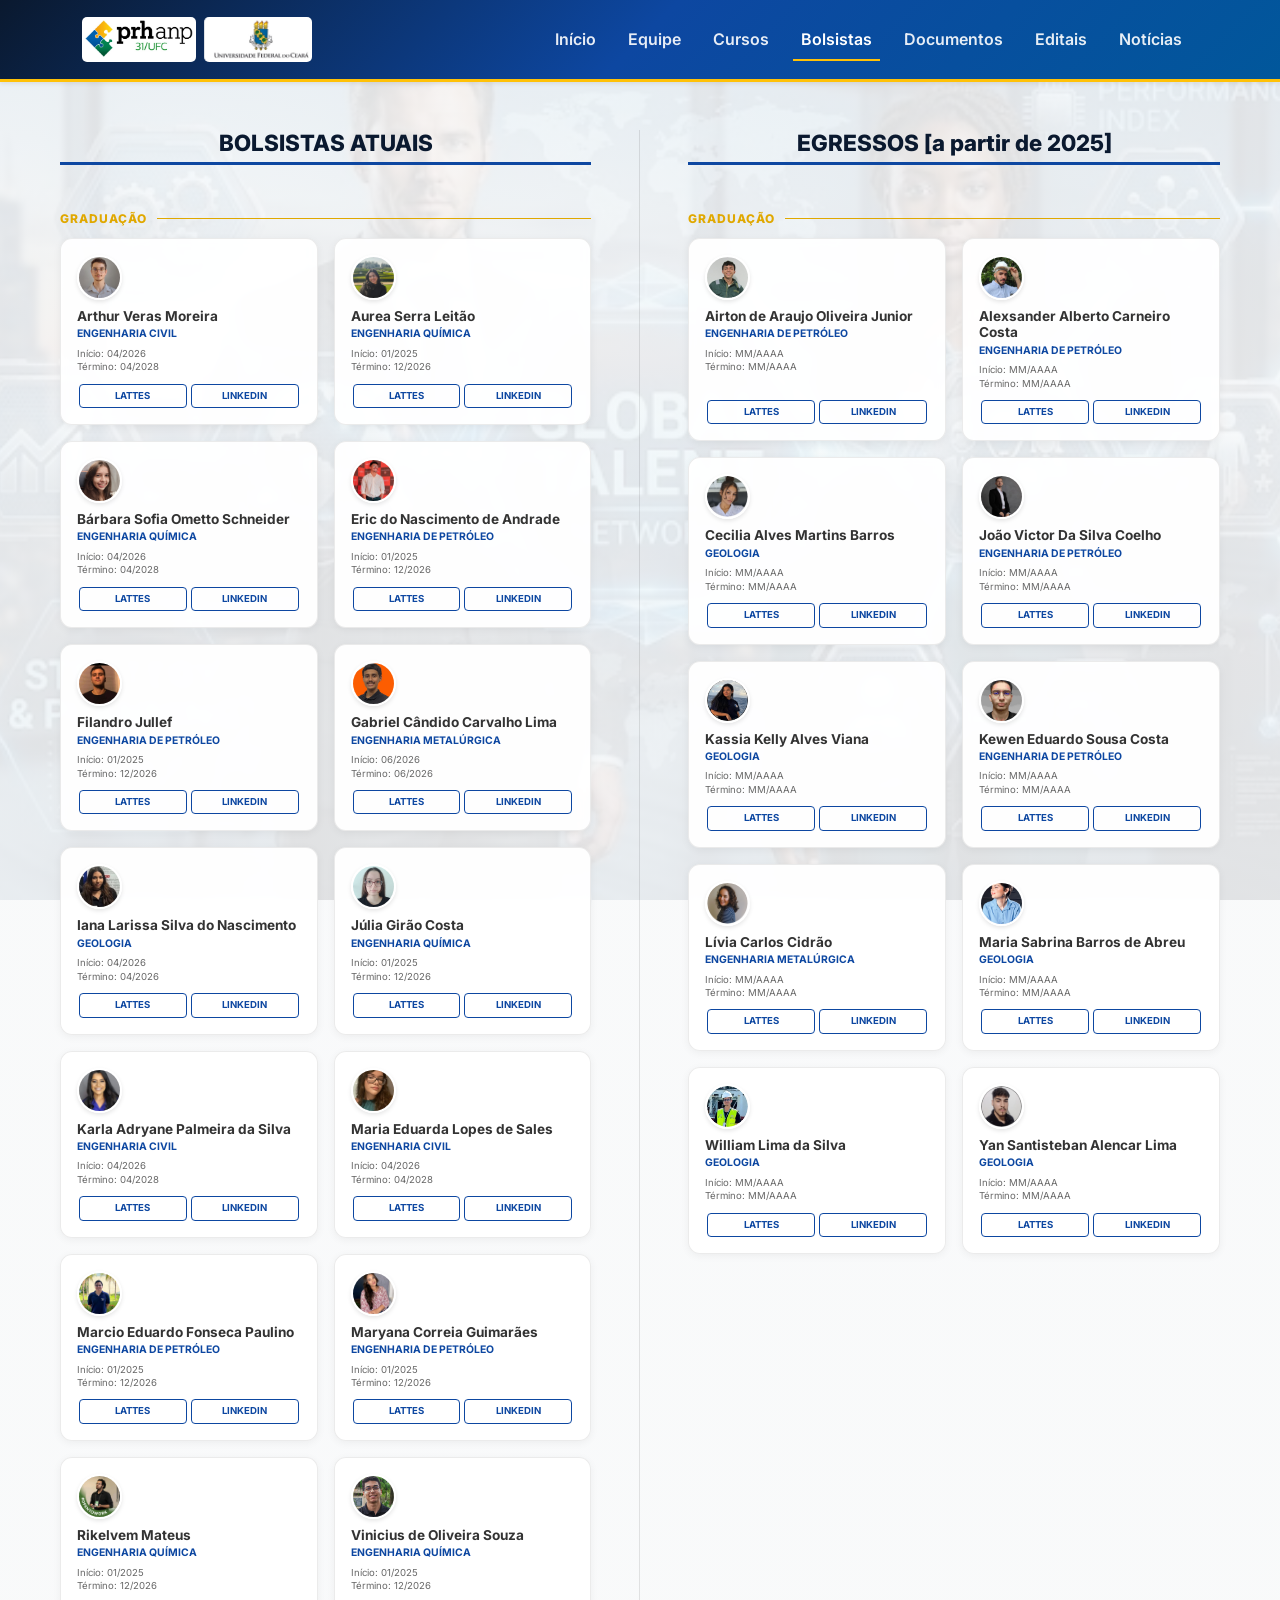
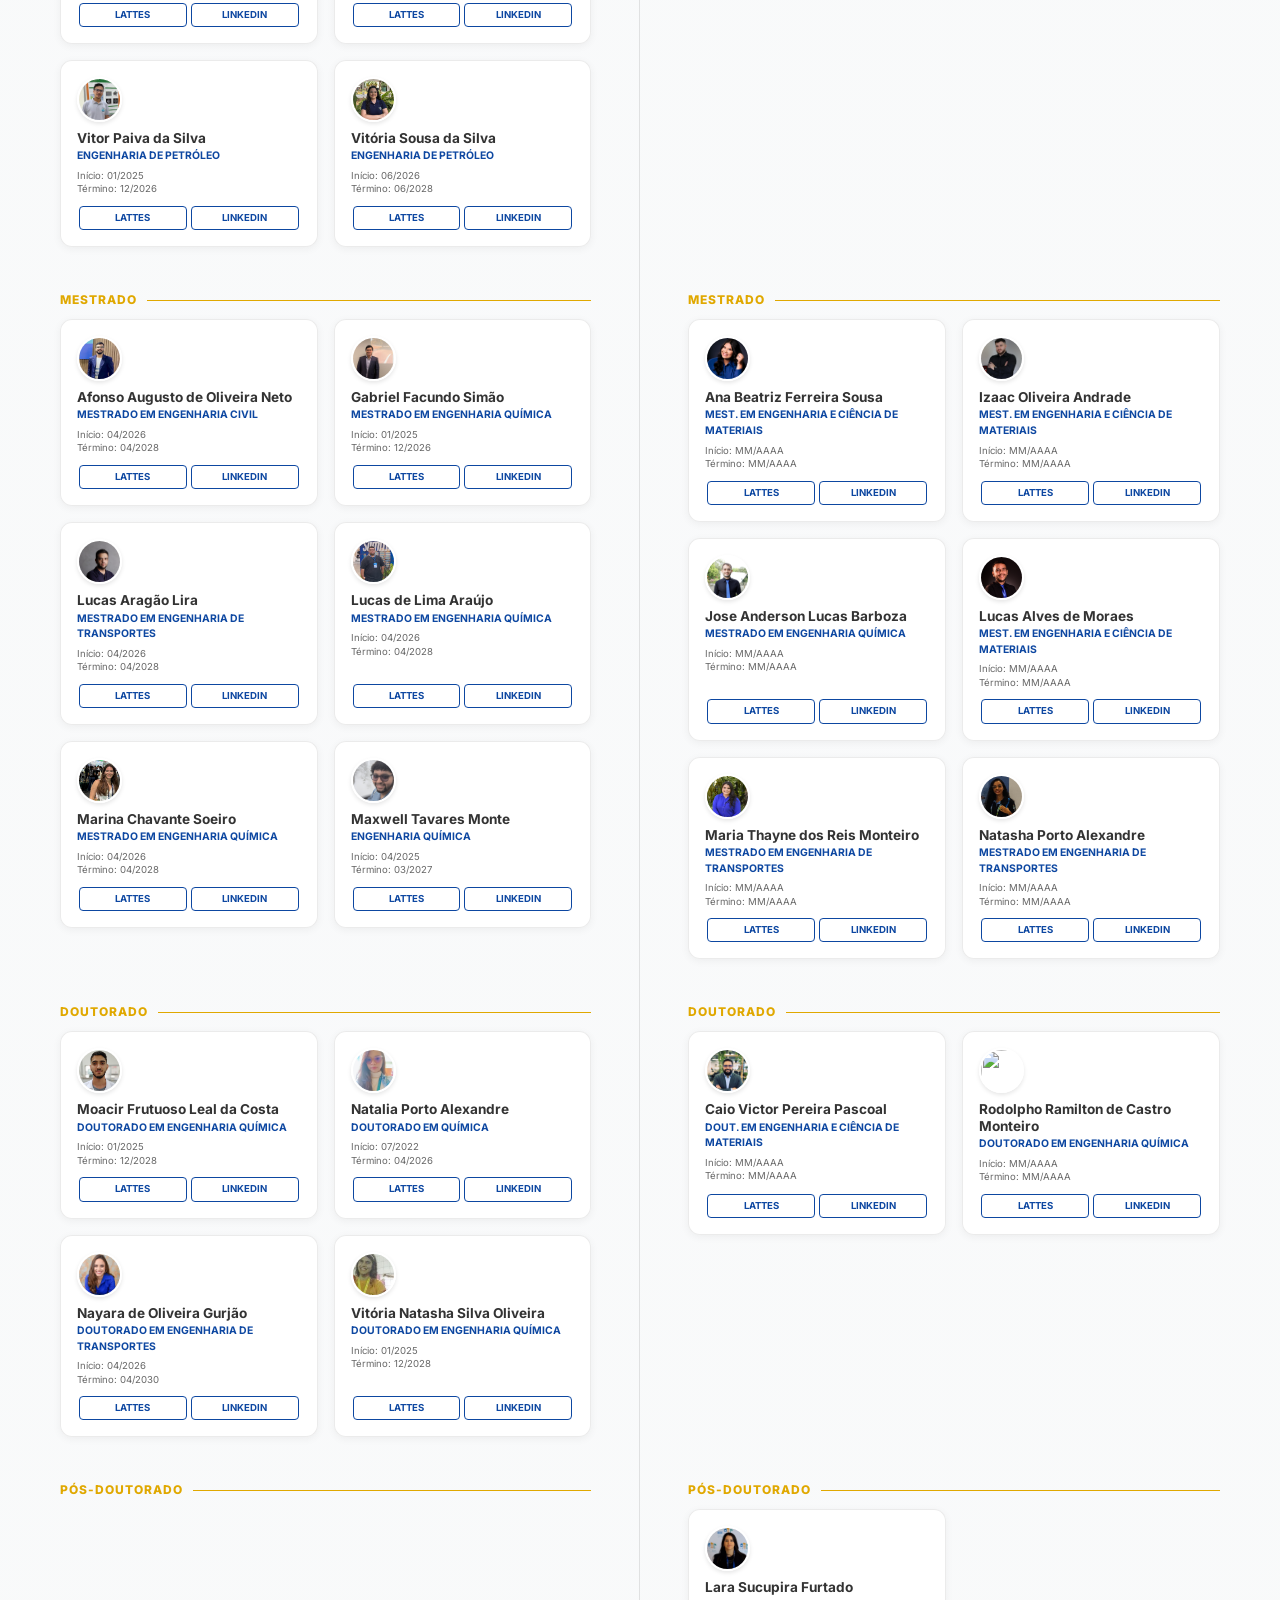
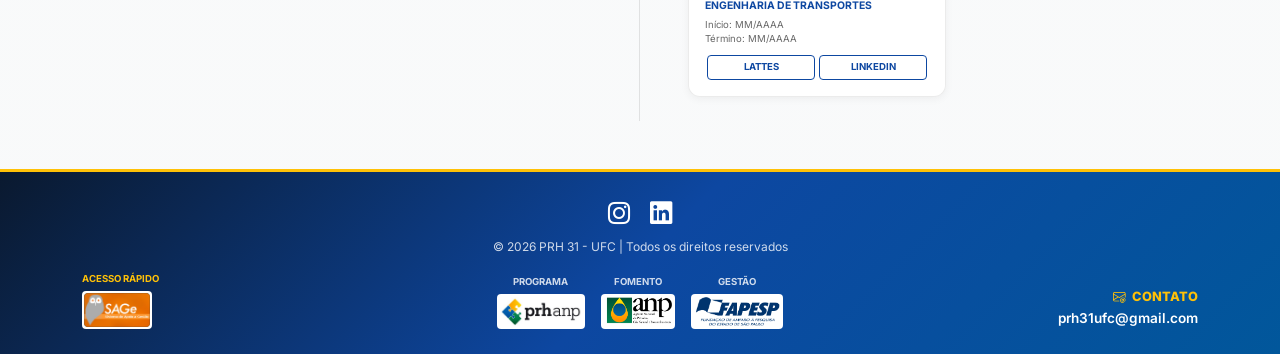
==== commit 41011f42: "Add new student card for Rodolpho Ramilton" ====
--- a/bolsistas.html
+++ b/bolsistas.html
@@ -285,6 +285,7 @@
       <div class="subsection-label">Doutorado</div>
       <div class="row row-cols-1 row-cols-sm-2 g-3 mb-4">
         <div class="col"><div class="student-card p-3"><div><img src="./img/bol/cvp.jpeg" class="student-img"><div class="student-name">Caio Victor Pereira Pascoal</div><div class="student-course">Dout. em Engenharia e Ciência de Materiais</div><div class="student-dates">Início: MM/AAAA<br>Término: MM/AAAA</div></div><div class="d-flex"><a href="http://lattes.cnpq.br/0939548181358631" target="_blank" class="btn btn-social">Lattes</a><a href="https://www.linkedin.com/in/caiovppascoal" target="_blank" class="btn btn-social">LinkedIn</a></div></div></div>
+        <div class="col"><div class="student-card p-3"><div><img src="./img/bol/rrm.jpeg" class="student-img"><div class="student-name">Rodolpho Ramilton de Castro Monteiro</div><div class="student-course">Doutorado em Engenharia Química</div><div class="student-dates">Início: MM/AAAA<br>Término: MM/AAAA</div></div><div class="d-flex"><a href="http://lattes.cnpq.br/8402803011706998" target="_blank" class="btn btn-social">Lattes</a><a href="INATIVO" target="_blank" class="btn btn-social">LinkedIn</a></div></div></div>
       </div>
     </div>
 
